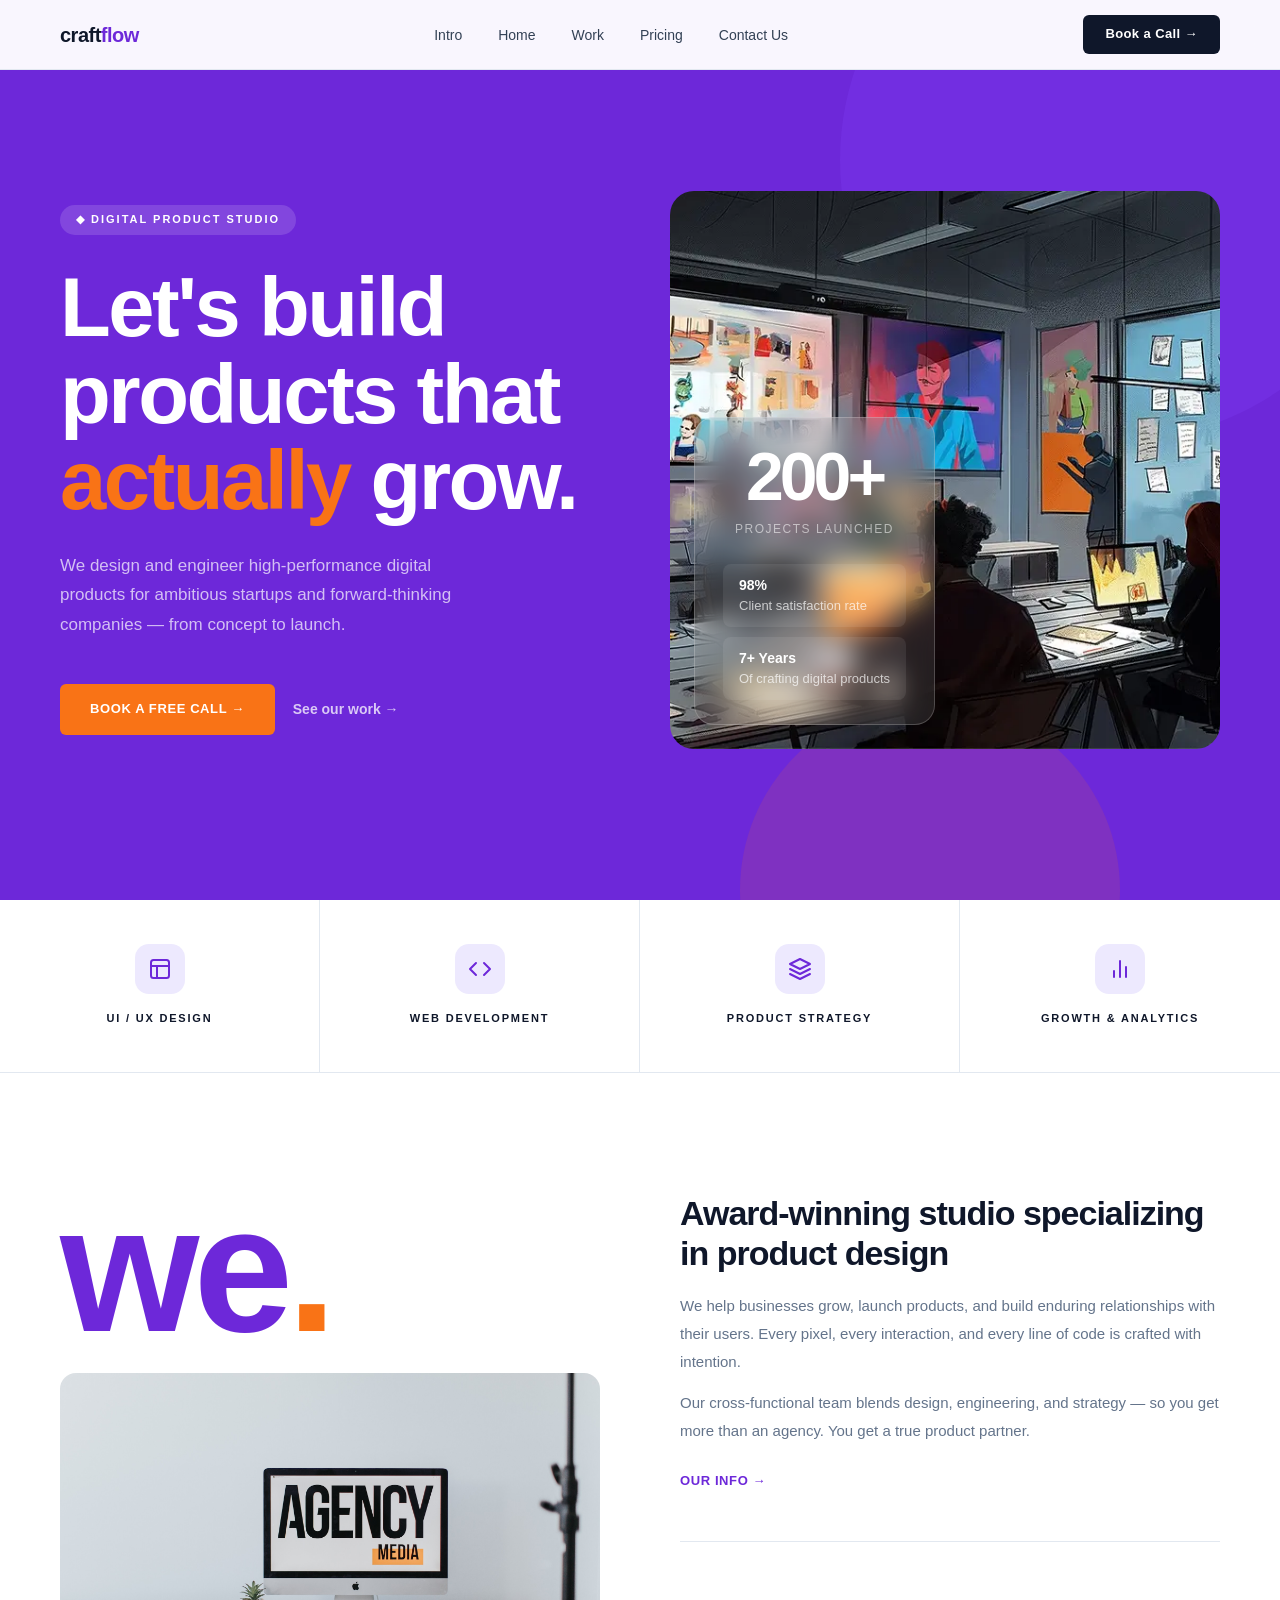
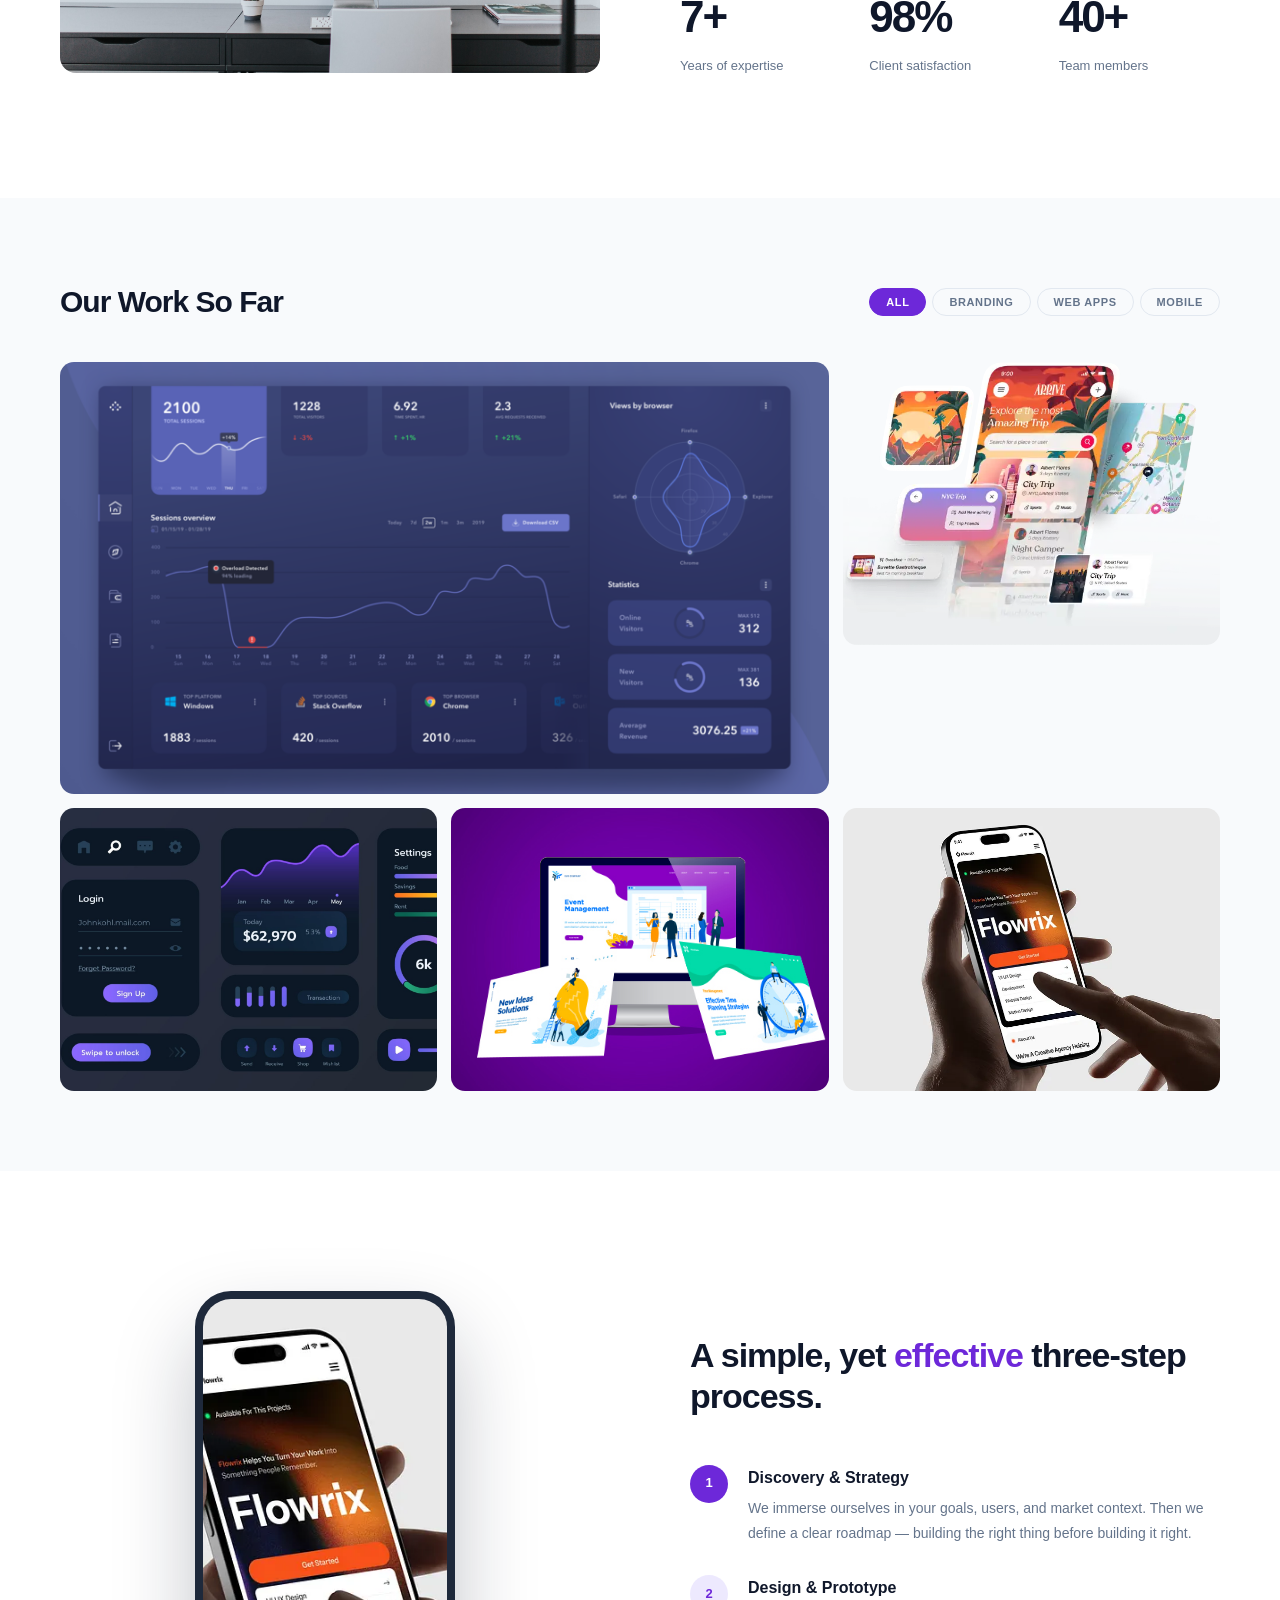
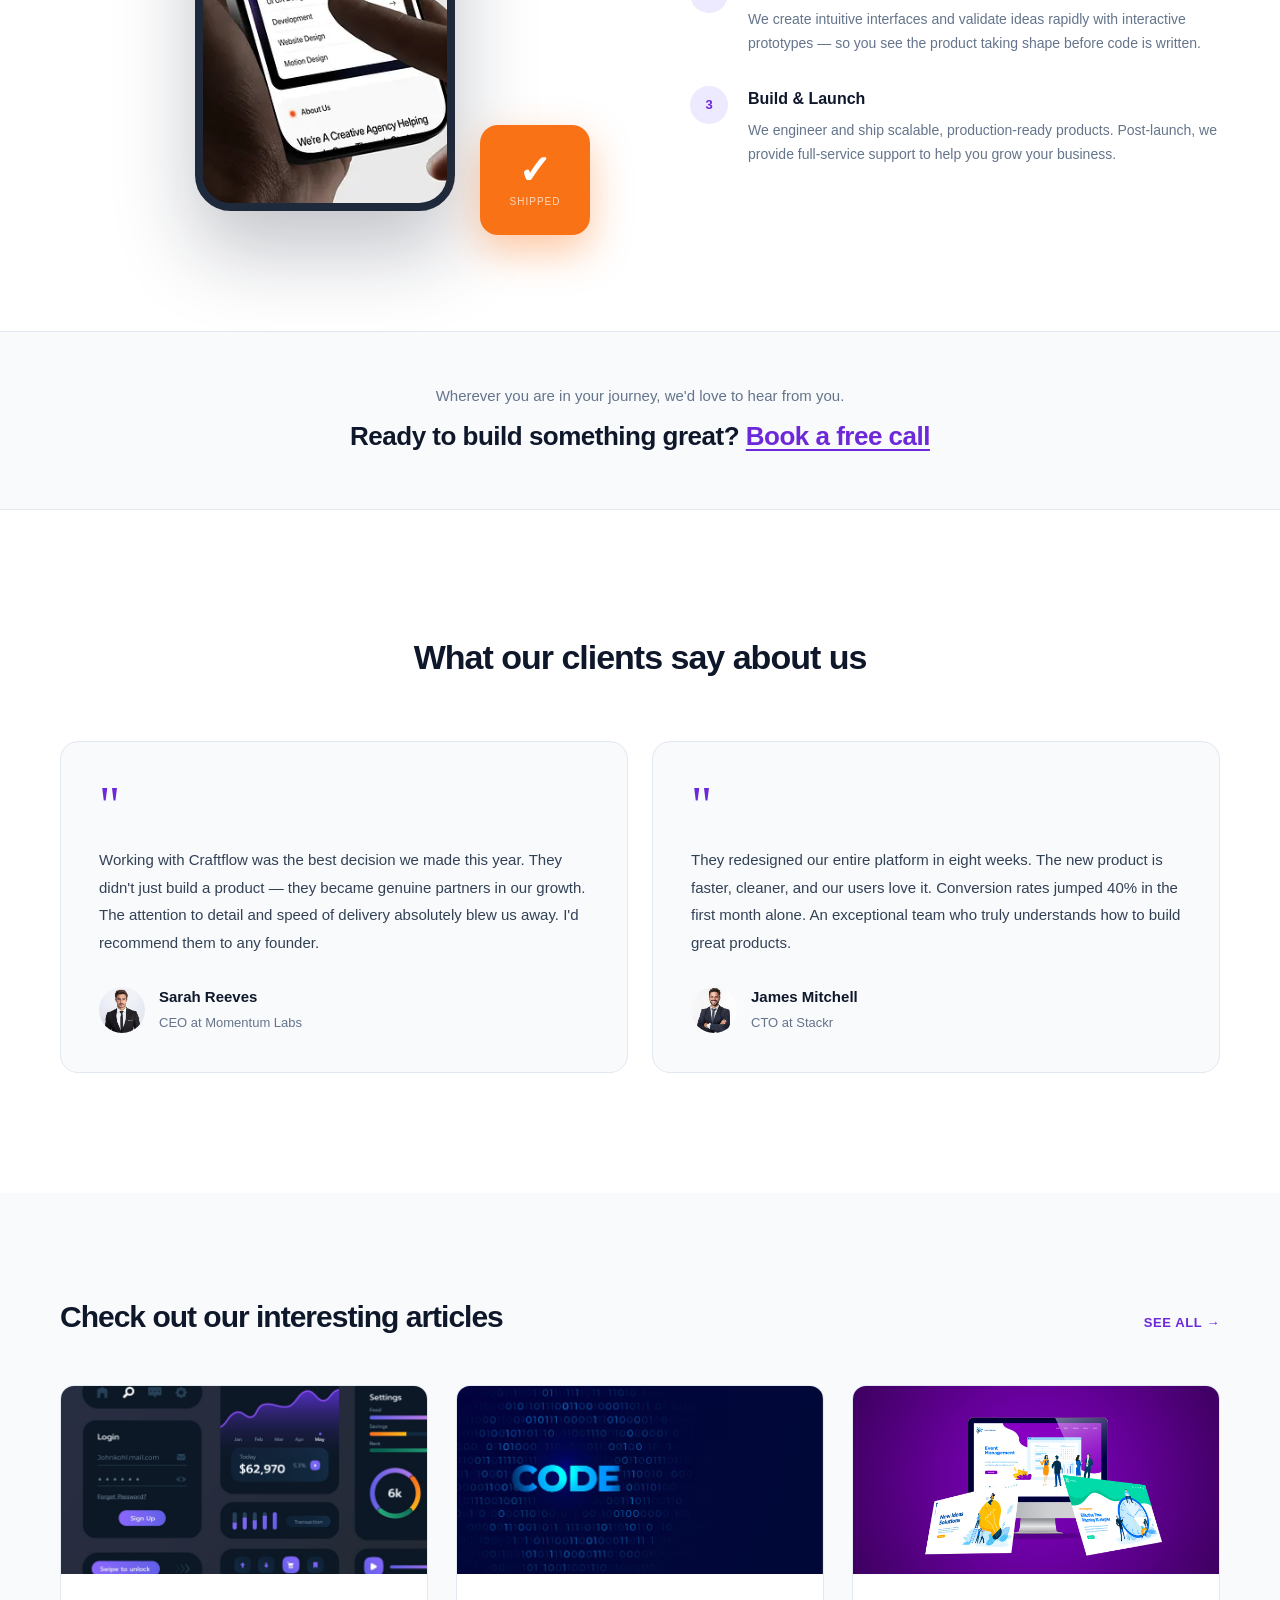
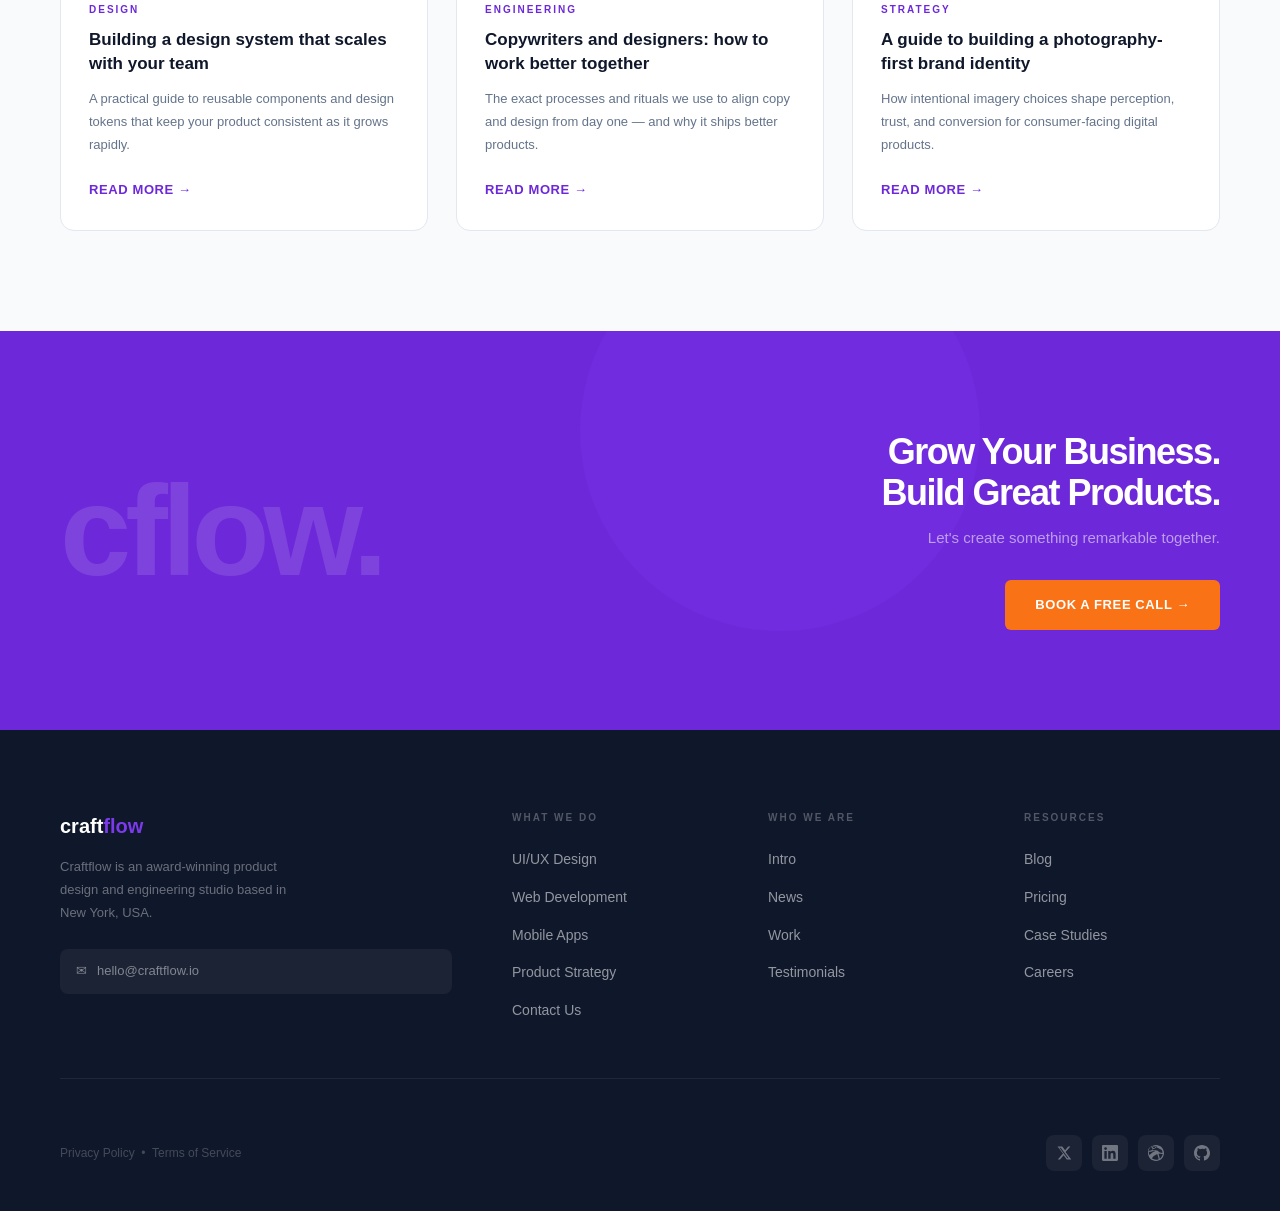
==== index.html @ 3cb9e2f2 "Setup and landing page added" ====
<!DOCTYPE html>
<html lang="en">
<head>
  <meta charset="UTF-8">
  <meta name="viewport" content="width=device-width, initial-scale=1.0">
  <title>Craftflow - Digital Product Studio</title>
  <link rel="stylesheet" href="style.css">
</head>
<body>

  <nav>
    <div class="nav-logo">craft<span>flow</span></div>
    <ul class="nav-links">
      <li><a href="#">Intro</a></li>
      <li><a href="#">Home</a></li>
      <li><a href="#">Work</a></li>
      <li><a href="#">Pricing</a></li>
      <li><a href="#">Contact Us</a></li>
    </ul>
    <a href="#" class="nav-cta">Book a Call &rarr;</a>
  </nav>

  <section class="hero">
    <div class="hero-blob-1"></div>
    <div class="hero-blob-2"></div>

    <div class="hero-content">
      <div class="hero-badge">&#9670; Digital Product Studio</div>
      <h1>Let's build<br>products that<br><em>actually</em> grow.</h1>
      <p>We design and engineer high-performance digital products for ambitious startups and forward-thinking companies — from concept to launch.</p>
      <div class="hero-btns">
        <a href="#" class="btn-cta">Book a Free Call &rarr;</a>
        <a href="#" class="btn-ghost-white">See our work &rarr;</a>
      </div>
    </div>

    <div class="hero-visual">
      <img src="images/agency2.webp" alt="Craftflow Digital Studio" class="hero-photo">
      <div class="hero-card">
        <div class="hero-card-num">200+</div>
        <div class="hero-card-label">Projects launched</div>
        <div class="hero-card-sub">
          <div class="hero-pill">
            <strong>98%</strong>Client satisfaction rate
          </div>
          <div class="hero-pill">
            <strong>7+ Years</strong>Of crafting digital products
          </div>
        </div>
      </div>
    </div>
  </section>

  <div class="services-bar">
    <div class="service-item">
      <div class="service-icon">
        <svg viewBox="0 0 24 24"><rect x="3" y="3" width="18" height="18" rx="2.5"/><path d="M3 9h18"/><path d="M9 21V9"/></svg>
      </div>
      <h4>UI / UX Design</h4>
    </div>
    <div class="service-item">
      <div class="service-icon">
        <svg viewBox="0 0 24 24"><polyline points="16 18 22 12 16 6"/><polyline points="8 6 2 12 8 18"/></svg>
      </div>
      <h4>Web Development</h4>
    </div>
    <div class="service-item">
      <div class="service-icon">
        <svg viewBox="0 0 24 24"><path d="M12 2L2 7l10 5 10-5-10-5z"/><path d="M2 17l10 5 10-5"/><path d="M2 12l10 5 10-5"/></svg>
      </div>
      <h4>Product Strategy</h4>
    </div>
    <div class="service-item">
      <div class="service-icon">
        <svg viewBox="0 0 24 24"><path d="M18 20V10"/><path d="M12 20V4"/><path d="M6 20v-6"/></svg>
      </div>
      <h4>Growth &amp; Analytics</h4>
    </div>
  </div>

  <section class="about">
    <div class="about-left">
      <div class="about-word">we<span>.</span></div>
      <img src="images/agency.jpg" alt="Craftflow team" class="about-photo">
    </div>
    <div class="about-right">
      <h2>Award-winning studio specializing in product design</h2>
      <p>We help businesses grow, launch products, and build enduring relationships with their users. Every pixel, every interaction, and every line of code is crafted with intention.</p>
      <p>Our cross-functional team blends design, engineering, and strategy — so you get more than an agency. You get a true product partner.</p>
      <a href="#" class="link-arrow">Our Info &rarr;</a>
      <div class="about-stats">
        <div>
          <span class="stat-num">7+</span>
          <span class="stat-lbl">Years of expertise</span>
        </div>
        <div>
          <span class="stat-num">98%</span>
          <span class="stat-lbl">Client satisfaction</span>
        </div>
        <div>
          <span class="stat-num">40+</span>
          <span class="stat-lbl">Team members</span>
        </div>
      </div>
    </div>
  </section>

  <section class="work">
    <div class="section-header">
      <h2 class="section-title">Our Work So Far</h2>
      <div class="filter-tabs">
        <button class="ftab active">All</button>
        <button class="ftab">Branding</button>
        <button class="ftab">Web Apps</button>
        <button class="ftab">Mobile</button>
      </div>
    </div>
    <div class="work-grid">

      <div class="work-item wide">
        <img src="images/dashboard.png" alt="Nova Finance Dashboard" class="work-img">
        <div class="work-overlay">
          <div class="work-meta">
            <h4>Nova Finance Dashboard</h4>
            <span>Web App &bull; Fintech</span>
          </div>
        </div>
      </div>

      <div class="work-item">
        <img src="images/mobileapp.webp" alt="Pulse Health App" class="work-img">
        <div class="work-overlay">
          <div class="work-meta">
            <h4>Pulse Health App</h4>
            <span>Mobile &bull; Healthcare</span>
          </div>
        </div>
      </div>

      <div class="work-item">
        <img src="images/ui.jpg" alt="Drip E-commerce" class="work-img">
        <div class="work-overlay">
          <div class="work-meta">
            <h4>Drip E-commerce</h4>
            <span>Branding &bull; Retail</span>
          </div>
        </div>
      </div>

      <div class="work-item">
        <img src="images/webapp.jpg" alt="GreenPath Platform" class="work-img">
        <div class="work-overlay">
          <div class="work-meta">
            <h4>GreenPath Platform</h4>
            <span>Web App &bull; SaaS</span>
          </div>
        </div>
      </div>

      <div class="work-item">
        <img src="images/mobileapp2.webp" alt="Revel Music Platform" class="work-img">
        <div class="work-overlay">
          <div class="work-meta">
            <h4>Revel Music Platform</h4>
            <span>Mobile &bull; Entertainment</span>
          </div>
        </div>
      </div>

    </div>
  </section>

  <section class="process">
    <div class="process-visual">
      <div class="phone-wrap">
        <div class="phone-screen">
          <img src="images/mobileapp2.webp" alt="" class="phone-img">
        </div>
      </div>
      <div class="process-badge">
        <div class="big">&#10003;</div>
        <div class="sm">Shipped</div>
      </div>
    </div>

    <div class="process-right">
      <h2>A simple, yet <em>effective</em> three&#8209;step process.</h2>
      <div class="steps">
        <div class="step active">
          <div class="step-num">1</div>
          <div class="step-body">
            <h4>Discovery &amp; Strategy</h4>
            <p>We immerse ourselves in your goals, users, and market context. Then we define a clear roadmap — building the right thing before building it right.</p>
          </div>
        </div>
        <div class="step">
          <div class="step-num">2</div>
          <div class="step-body">
            <h4>Design &amp; Prototype</h4>
            <p>We create intuitive interfaces and validate ideas rapidly with interactive prototypes — so you see the product taking shape before code is written.</p>
          </div>
        </div>
        <div class="step">
          <div class="step-num">3</div>
          <div class="step-body">
            <h4>Build &amp; Launch</h4>
            <p>We engineer and ship scalable, production-ready products. Post-launch, we provide full-service support to help you grow your business.</p>
          </div>
        </div>
      </div>
    </div>
  </section>

  <div class="cta-strip">
    <p>Wherever you are in your journey, we'd love to hear from you.</p>
    <h3>Ready to build something great? <a href="#">Book a free call</a></h3>
  </div>

  <section class="testimonials">
    <h2>What our clients say about us</h2>
    <div class="testi-grid">
      <div class="testi-card">
        <div class="quote-mark">"</div>
        <p class="testi-text">Working with Craftflow was the best decision we made this year. They didn't just build a product — they became genuine partners in our growth. The attention to detail and speed of delivery absolutely blew us away. I'd recommend them to any founder.</p>
        <div class="testi-author">
          <img src="images/user1.jpg" alt="Sarah Reeves" class="avatar">
          <div>
            <span class="author-name">Sarah Reeves</span>
            <span class="author-role">CEO at Momentum Labs</span>
          </div>
        </div>
      </div>
      <div class="testi-card">
        <div class="quote-mark">"</div>
        <p class="testi-text">They redesigned our entire platform in eight weeks. The new product is faster, cleaner, and our users love it. Conversion rates jumped 40% in the first month alone. An exceptional team who truly understands how to build great products.</p>
        <div class="testi-author">
          <img src="images/user2.jpg" alt="James Mitchell" class="avatar">
          <div>
            <span class="author-name">James Mitchell</span>
            <span class="author-role">CTO at Stackr</span>
          </div>
        </div>
      </div>
    </div>
  </section>

 

  <section class="blog">
    <div class="section-header">
      <h2 class="section-title">Check out our interesting articles</h2>
      <a href="#" class="link-arrow">See All &rarr;</a>
    </div>
    <div class="blog-grid">
      <div class="blog-card">
        <div class="blog-thumb">
          <img src="images/ui.jpg" alt="Design article">
        </div>
        <div class="blog-body">
          <span class="blog-cat">Design</span>
          <h3 class="blog-title">Building a design system that scales with your team</h3>
          <p class="blog-excerpt">A practical guide to reusable components and design tokens that keep your product consistent as it grows rapidly.</p>
          <a href="#" class="link-arrow">Read More &rarr;</a>
        </div>
      </div>
      <div class="blog-card">
        <div class="blog-thumb">
          <img src="images/code.png" alt="Engineering article">
        </div>
        <div class="blog-body">
          <span class="blog-cat">Engineering</span>
          <h3 class="blog-title">Copywriters and designers: how to work better together</h3>
          <p class="blog-excerpt">The exact processes and rituals we use to align copy and design from day one — and why it ships better products.</p>
          <a href="#" class="link-arrow">Read More &rarr;</a>
        </div>
      </div>
      <div class="blog-card">
        <div class="blog-thumb">
          <img src="images/webapp.jpg" alt="Strategy article">
        </div>
        <div class="blog-body">
          <span class="blog-cat">Strategy</span>
          <h3 class="blog-title">A guide to building a photography-first brand identity</h3>
          <p class="blog-excerpt">How intentional imagery choices shape perception, trust, and conversion for consumer-facing digital products.</p>
          <a href="#" class="link-arrow">Read More &rarr;</a>
        </div>
      </div>
    </div>
  </section>

  <div class="pre-footer">
    <div class="pf-brand">cflow.</div>
    <div class="pf-right">
      <h3>Grow Your Business.<br>Build Great Products.</h3>
      <p>Let's create something remarkable together.</p>
      <a href="#" class="btn-cta">Book a free call &rarr;</a>
    </div>
  </div>

  <footer>
    <div class="footer-top">
      <div>
        <div class="footer-brand-name">craft<span>flow</span></div>
        <p class="footer-desc">Craftflow is an award-winning product design and engineering studio based in New York, USA.</p>
        <div class="footer-email-row">
          <span>&#9993;</span>
          <span>hello@craftflow.io</span>
        </div>
      </div>

      <div class="footer-col">
        <h5>What We Do</h5>
        <ul>
          <li><a href="#">UI/UX Design</a></li>
          <li><a href="#">Web Development</a></li>
          <li><a href="#">Mobile Apps</a></li>
          <li><a href="#">Product Strategy</a></li>
          <li><a href="#">Contact Us</a></li>
        </ul>
      </div>

      <div class="footer-col">
        <h5>Who We Are</h5>
        <ul>
          <li><a href="#">Intro</a></li>
          <li><a href="#">News</a></li>
          <li><a href="#">Work</a></li>
          <li><a href="#">Testimonials</a></li>
        </ul>
      </div>

      <div class="footer-col">
        <h5>Resources</h5>
        <ul>
          <li><a href="#">Blog</a></li>
          <li><a href="#">Pricing</a></li>
          <li><a href="#">Case Studies</a></li>
          <li><a href="#">Careers</a></li>
        </ul>
      </div>
    </div>

    <div class="footer-bottom">
      <p>Privacy Policy &nbsp;&bull;&nbsp; Terms of Service</p>
      <div class="socials">
        <a href="#" class="social" aria-label="Twitter">
          <svg viewBox="0 0 24 24" fill="currentColor"><path d="M18.244 2.25h3.308l-7.227 8.26 8.502 11.24H16.17l-4.714-6.231-5.401 6.231H2.741l7.731-8.851-8.164-10.649h7.077l4.253 5.627 4.607-5.627zm-1.161 17.52h1.833L7.084 4.126H5.117z"/></svg>
        </a>
        <a href="#" class="social" aria-label="LinkedIn">
          <svg viewBox="0 0 24 24" fill="currentColor"><path d="M20.447 20.452h-3.554v-5.569c0-1.328-.027-3.037-1.852-3.037-1.853 0-2.136 1.445-2.136 2.939v5.667H9.351V9h3.414v1.561h.046c.477-.9 1.637-1.85 3.37-1.85 3.601 0 4.267 2.37 4.267 5.455v6.286zM5.337 7.433a2.062 2.062 0 01-2.063-2.065 2.064 2.064 0 112.063 2.065zm1.782 13.019H3.555V9h3.564v11.452zM22.225 0H1.771C.792 0 0 .774 0 1.729v20.542C0 23.227.792 24 1.771 24h20.451C23.2 24 24 23.227 24 22.271V1.729C24 .774 23.2 0 22.222 0h.003z"/></svg>
        </a>
        <a href="#" class="social" aria-label="Dribbble">
          <svg viewBox="0 0 24 24" fill="currentColor"><path d="M12 24C5.385 24 0 18.615 0 12S5.385 0 12 0s12 5.385 12 12-5.385 12-12 12zm10.12-10.358c-.35-.11-3.17-.953-6.384-.438 1.34 3.684 1.887 6.684 1.992 7.308 2.3-1.555 3.936-4.02 4.395-6.87zm-6.115 7.808c-.153-.9-.75-4.032-2.19-7.77l-.066.02c-5.79 2.015-7.86 6.025-8.048 6.36 1.73 1.35 3.92 2.164 6.298 2.164 1.335 0 2.61-.285 3.767-.775l.24-.01zm-14.33-4.923c.26-.43 3.257-5.285 8.59-6.973.092-.03.182-.063.274-.094a23.36 23.36 0 00-.5-1.004C5.727 9.998 1.715 10.018 1.318 10.024c-.024.268-.034.538-.034.81 0 2.43.89 4.657 2.358 6.37l.03-.047zm-2.168-7.71c.405.005 3.957-.02 8.088-1.81a45.299 45.299 0 00-3.26-4.7 10.127 10.127 0 00-4.828 6.51zm6.048-7.727c.18.24 1.856 2.484 3.288 4.77 3.13-1.173 4.46-2.955 4.62-3.18A9.956 9.956 0 0012 1.96c-1.08 0-2.11.2-3.065.56zm5.928 1.706c-.19.27-1.643 2.195-4.895 3.54.21.43.4.87.574 1.316.065.16.127.32.187.48 3.39-.426 6.745.257 7.085.33A9.981 9.981 0 0021.743 12c0-1.57-.36-3.06-1-4.378l-.025-.027z"/></svg>
        </a>
        <a href="#" class="social" aria-label="GitHub">
          <svg viewBox="0 0 24 24" fill="currentColor"><path d="M12 0C5.374 0 0 5.373 0 12c0 5.302 3.438 9.8 8.207 11.387.599.111.793-.261.793-.577v-2.234c-3.338.726-4.033-1.416-4.033-1.416-.546-1.387-1.333-1.756-1.333-1.756-1.089-.745.083-.729.083-.729 1.205.084 1.839 1.237 1.839 1.237 1.07 1.834 2.807 1.304 3.492.997.107-.775.418-1.305.762-1.604-2.665-.305-5.467-1.334-5.467-5.931 0-1.311.469-2.381 1.236-3.221-.124-.303-.535-1.524.117-3.176 0 0 1.008-.322 3.301 1.23A11.509 11.509 0 0112 5.803c1.02.005 2.047.138 3.006.404 2.291-1.552 3.297-1.23 3.297-1.23.653 1.653.242 2.874.118 3.176.77.84 1.235 1.911 1.235 3.221 0 4.609-2.807 5.624-5.479 5.921.43.372.823 1.102.823 2.222v3.293c0 .319.192.694.801.576C20.566 21.797 24 17.3 24 12c0-6.627-5.373-12-12-12z"/></svg>
        </a>
      </div>
    </div>
  </footer>

</body>
</html>
---- style.css ----
*, *::before, *::after { box-sizing: border-box; margin: 0; padding: 0; }

:root {
  --purple:       #6D28D9;
  --purple-mid:   #7C3AED;
  --purple-pale:  #EDE9FE;
  --orange:       #F97316;
  --orange-light: #FED7AA;
  --dark:         #0F172A;
  --dark-2:       #1E293B;
  --text:         #334155;
  --muted:        #64748B;
  --border:       #E2E8F0;
  --bg:           #F8FAFC;
  --white:        #ffffff;
}

html { scroll-behavior: smooth; }

body {
  font-family: 'Helvetica Neue', Helvetica, Arial, sans-serif;
  color: var(--text);
  background: var(--white);
  line-height: 1.6;
  overflow-x: hidden;
}

/* ─── NAVBAR ─────────────────────────────── */
nav {
  position: fixed;
  top: 0; left: 0; right: 0;
  z-index: 100;
  padding: 0 60px;
  height: 70px;
  display: flex;
  align-items: center;
  justify-content: space-between;
  background: rgba(255,255,255,0.96);
  backdrop-filter: blur(12px);
  border-bottom: 1px solid var(--border);
}

.nav-logo {
  font-size: 20px;
  font-weight: 900;
  color: var(--dark);
  letter-spacing: -0.5px;
}
.nav-logo span { color: var(--purple); }

.nav-links {
  display: flex;
  gap: 36px;
  list-style: none;
}
.nav-links a {
  text-decoration: none;
  color: var(--text);
  font-size: 14px;
  font-weight: 500;
  transition: color .2s;
}
.nav-links a:hover { color: var(--purple); }

.nav-cta {
  background: var(--dark);
  color: var(--white);
  padding: 9px 22px;
  border-radius: 6px;
  font-size: 13px;
  font-weight: 700;
  text-decoration: none;
  letter-spacing: .4px;
  transition: background .2s;
}
.nav-cta:hover { background: var(--purple); }

/* ─── HERO ───────────────────────────────── */
.hero {
  background: var(--purple);
  min-height: 100vh;
  display: grid;
  grid-template-columns: 1fr 1fr;
  align-items: center;
  gap: 60px;
  padding: 140px 60px 100px;
  position: relative;
  overflow: hidden;
}

.hero-blob-1 {
  position: absolute;
  top: -120px; right: -120px;
  width: 560px; height: 560px;
  background: var(--purple-mid);
  border-radius: 50%;
  opacity: .35;
}
.hero-blob-2 {
  position: absolute;
  bottom: -180px; right: 160px;
  width: 380px; height: 380px;
  background: var(--orange);
  border-radius: 50%;
  opacity: .12;
}

.hero-content {
  max-width: 680px;
  position: relative;
  z-index: 2;
}

.hero-badge {
  display: inline-block;
  background: rgba(255,255,255,.14);
  color: var(--white);
  padding: 6px 16px;
  border-radius: 20px;
  font-size: 11px;
  font-weight: 700;
  letter-spacing: 2px;
  text-transform: uppercase;
  margin-bottom: 30px;
}

.hero h1 {
  font-size: clamp(44px, 6.5vw, 84px);
  font-weight: 900;
  color: var(--white);
  line-height: 1.04;
  letter-spacing: -2.5px;
  margin-bottom: 26px;
}
.hero h1 em {
  font-style: normal;
  color: var(--orange);
}

.hero p {
  font-size: 17px;
  color: rgba(255,255,255,.7);
  max-width: 440px;
  line-height: 1.75;
  margin-bottom: 44px;
}

.hero-btns {
  display: flex;
  gap: 18px;
  align-items: center;
}

.btn-cta {
  background: var(--orange);
  color: var(--white);
  padding: 15px 30px;
  border-radius: 6px;
  font-size: 13px;
  font-weight: 700;
  text-decoration: none;
  letter-spacing: .6px;
  text-transform: uppercase;
  display: inline-flex;
  align-items: center;
  gap: 8px;
  transition: transform .2s, box-shadow .2s;
}
.btn-cta:hover {
  transform: translateY(-2px);
  box-shadow: 0 10px 28px rgba(249,115,22,.45);
}

.btn-ghost-white {
  color: rgba(255,255,255,.75);
  font-size: 14px;
  font-weight: 600;
  text-decoration: none;
  display: inline-flex;
  align-items: center;
  gap: 6px;
  transition: color .2s;
}
.btn-ghost-white:hover { color: var(--white); }

.hero-visual {
  position: relative;
  z-index: 2;
}

.hero-photo {
  width: 100%;
  height: 62vh;
  min-height: 420px;
  object-fit: cover;
  border-radius: 24px;
  display: block;
}

.hero-card {
  position: absolute;
  bottom: 24px;
  left: 24px;
  z-index: 3;
  background: rgba(255,255,255,.1);
  backdrop-filter: blur(14px);
  border: 1px solid rgba(255,255,255,.2);
  border-radius: 20px;
  padding: 24px 28px;
  color: white;
  text-align: center;
}
.hero-card-num {
  font-size: 68px;
  font-weight: 900;
  line-height: 1;
  letter-spacing: -4px;
}
.hero-card-label {
  font-size: 12px;
  color: rgba(255,255,255,.55);
  letter-spacing: 1.5px;
  text-transform: uppercase;
  margin-top: 10px;
}
.hero-card-sub {
  margin-top: 24px;
  display: flex;
  flex-direction: column;
  gap: 10px;
}
.hero-pill {
  background: rgba(255,255,255,.08);
  border-radius: 8px;
  padding: 10px 16px;
  font-size: 13px;
  color: rgba(255,255,255,.7);
  text-align: left;
}
.hero-pill strong { display: block; color: white; font-size: 14px; }

/* ─── SERVICES BAR ───────────────────────── */
.services-bar {
  display: grid;
  grid-template-columns: repeat(4, 1fr);
}

.service-item {
  padding: 44px 30px;
  border-right: 1px solid var(--border);
  border-bottom: 1px solid var(--border);
  text-align: center;
}
.service-item:last-child { border-right: none; }

.service-icon {
  width: 50px; height: 50px;
  background: var(--purple-pale);
  border-radius: 14px;
  display: flex;
  align-items: center;
  justify-content: center;
  margin: 0 auto 16px;
}
.service-icon svg {
  width: 24px; height: 24px;
  stroke: var(--purple);
  fill: none;
  stroke-width: 2;
  stroke-linecap: round;
  stroke-linejoin: round;
}
.service-item h4 {
  font-size: 11px;
  font-weight: 700;
  color: var(--dark);
  letter-spacing: 1.8px;
  text-transform: uppercase;
}

/* ─── ABOUT ──────────────────────────────── */
.about {
  padding: 120px 60px;
  display: grid;
  grid-template-columns: 1fr 1fr;
  gap: 80px;
  align-items: start;
}

.about-photo {
  width: 100%;
  border-radius: 16px;
  margin-top: 28px;
  object-fit: cover;
  max-height: 300px;
  display: block;
}

.about-word {
  font-size: clamp(90px, 14vw, 180px);
  font-weight: 900;
  color: var(--purple);
  line-height: .85;
  letter-spacing: -6px;
}
.about-word span { color: var(--orange); }

.about-right h2 {
  font-size: 34px;
  font-weight: 800;
  color: var(--dark);
  line-height: 1.2;
  letter-spacing: -1px;
  margin-bottom: 18px;
}
.about-right p {
  font-size: 15px;
  color: var(--muted);
  line-height: 1.85;
  margin-bottom: 14px;
}

.link-arrow {
  display: inline-flex;
  align-items: center;
  gap: 6px;
  color: var(--purple);
  font-size: 13px;
  font-weight: 700;
  text-decoration: none;
  letter-spacing: .6px;
  text-transform: uppercase;
  margin-top: 12px;
  transition: gap .2s;
}
.link-arrow:hover { gap: 10px; }

.about-stats {
  display: grid;
  grid-template-columns: repeat(3, 1fr);
  gap: 28px;
  margin-top: 48px;
  padding-top: 40px;
  border-top: 1px solid var(--border);
}
.stat-num {
  font-size: 44px;
  font-weight: 900;
  color: var(--dark);
  letter-spacing: -2px;
  display: block;
}
.stat-lbl {
  font-size: 13px;
  color: var(--muted);
  margin-top: 4px;
}

/* ─── WORK ───────────────────────────────── */
.work {
  padding: 80px 60px;
  background: var(--bg);
}

.section-header {
  display: flex;
  align-items: center;
  justify-content: space-between;
  margin-bottom: 36px;
}
.section-title {
  font-size: 30px;
  font-weight: 800;
  color: var(--dark);
  letter-spacing: -1px;
}

.filter-tabs { display: flex; gap: 6px; }
.ftab {
  padding: 7px 16px;
  border-radius: 20px;
  font-size: 11px;
  font-weight: 700;
  letter-spacing: .6px;
  text-transform: uppercase;
  border: 1.5px solid var(--border);
  background: transparent;
  color: var(--muted);
  cursor: pointer;
  transition: all .2s;
}
.ftab.active {
  background: var(--purple);
  color: var(--white);
  border-color: var(--purple);
}
.ftab:hover:not(.active) { border-color: var(--purple); color: var(--purple); }

.work-grid {
  display: grid;
  grid-template-columns: repeat(3, 1fr);
  gap: 14px;
}

.work-item {
  border-radius: 14px;
  overflow: hidden;
  position: relative;
  aspect-ratio: 4/3;
  cursor: pointer;
}
.work-item.wide {
  grid-column: span 2;
  aspect-ratio: 16/9;
}

.work-img {
  width: 100%;
  height: 100%;
  object-fit: cover;
  display: block;
  transition: transform .45s;
}
.work-item:hover .work-img { transform: scale(1.06); }

.work-overlay {
  position: absolute;
  inset: 0;
  background: rgba(15,23,42,0);
  display: flex;
  flex-direction: column;
  justify-content: flex-end;
  padding: 24px;
  transition: background .3s;
}
.work-item:hover .work-overlay { background: rgba(15,23,42,.72); }

.work-meta {
  transform: translateY(16px);
  opacity: 0;
  transition: all .3s;
  color: white;
}
.work-item:hover .work-meta { transform: translateY(0); opacity: 1; }
.work-meta h4 { font-size: 17px; font-weight: 700; margin-bottom: 4px; }
.work-meta span { font-size: 11px; opacity: .65; letter-spacing: 1.2px; text-transform: uppercase; }


/* ─── PROCESS ────────────────────────────── */
.process {
  padding: 120px 60px;
  display: grid;
  grid-template-columns: 1fr 1fr;
  gap: 100px;
  align-items: center;
}

.process-visual {
  position: relative;
  display: flex;
  justify-content: center;
}

.phone-wrap {
  width: 260px;
  height: 520px;
  background: var(--dark);
  border-radius: 36px;
  border: 8px solid var(--dark-2);
  overflow: hidden;
  position: relative;
  box-shadow: 0 40px 80px rgba(15,23,42,.25);
}
.phone-screen {
  height: 100%;
  overflow: hidden;
}

.phone-img {
  width: 100%;
  height: 100%;
  object-fit: cover;
  object-position: top;
  display: block;
}

.process-badge {
  position: absolute;
  bottom: -24px;
  right: 0;
  width: 110px;
  height: 110px;
  background: var(--orange);
  border-radius: 18px;
  display: flex;
  flex-direction: column;
  align-items: center;
  justify-content: center;
  box-shadow: 0 16px 40px rgba(249,115,22,.4);
}
.process-badge .big { font-size: 40px; font-weight: 900; color: white; line-height: 1; }
.process-badge .sm  { font-size: 10px; color: rgba(255,255,255,.7); letter-spacing: 1px; text-transform: uppercase; margin-top: 4px; }

.process-right h2 {
  font-size: 34px;
  font-weight: 800;
  color: var(--dark);
  letter-spacing: -1px;
  line-height: 1.2;
  margin-bottom: 48px;
}
.process-right h2 em { font-style: normal; color: var(--purple); }

.steps { display: flex; flex-direction: column; gap: 30px; }

.step { display: flex; gap: 20px; align-items: flex-start; }

.step-num {
  width: 38px; height: 38px;
  border-radius: 50%;
  display: flex;
  align-items: center;
  justify-content: center;
  font-size: 13px;
  font-weight: 800;
  flex-shrink: 0;
  background: var(--purple-pale);
  color: var(--purple);
}
.step.active .step-num { background: var(--purple); color: white; }

.step-body h4 { font-size: 16px; font-weight: 700; color: var(--dark); margin-bottom: 6px; }
.step-body p  { font-size: 14px; color: var(--muted); line-height: 1.75; }

/* ─── CTA BANNER ─────────────────────────── */
.cta-strip {
  background: var(--bg);
  border-top: 1px solid var(--border);
  border-bottom: 1px solid var(--border);
  padding: 52px 60px;
  text-align: center;
}
.cta-strip p { color: var(--muted); font-size: 15px; margin-bottom: 8px; }
.cta-strip h3 { font-size: 26px; font-weight: 800; color: var(--dark); letter-spacing: -.5px; }
.cta-strip h3 a { color: var(--purple); text-decoration: underline; text-underline-offset: 4px; }

/* ─── TESTIMONIALS ───────────────────────── */
.testimonials {
  padding: 120px 60px;
}
.testimonials > h2 {
  font-size: 34px;
  font-weight: 800;
  color: var(--dark);
  letter-spacing: -1px;
  margin-bottom: 56px;
  text-align: center;
}

.testi-grid {
  display: grid;
  grid-template-columns: 1fr 1fr;
  gap: 24px;
}

.testi-card {
  background: var(--bg);
  border: 1px solid var(--border);
  border-radius: 18px;
  padding: 38px;
}

.quote-mark {
  font-size: 52px;
  font-family: Georgia, serif;
  color: var(--purple);
  line-height: 1;
  margin-bottom: 14px;
}

.testi-text {
  font-size: 15px;
  color: var(--text);
  line-height: 1.85;
  margin-bottom: 28px;
}

.testi-author { display: flex; align-items: center; gap: 14px; }

.avatar {
  width: 46px; height: 46px;
  border-radius: 50%;
  object-fit: cover;
  flex-shrink: 0;
}
.author-name { font-size: 15px; font-weight: 700; color: var(--dark); display: block; }
.author-role { font-size: 13px; color: var(--muted); }

/* ─── PARTNERS ───────────────────────────── */
.partners {
  padding: 70px 60px;
  border-top: 1px solid var(--border);
}
.partners-label {
  text-align: center;
  font-size: 11px;
  font-weight: 700;
  letter-spacing: 2.5px;
  text-transform: uppercase;
  color: var(--muted);
  margin-bottom: 44px;
}
.partners-row {
  display: flex;
  justify-content: center;
  align-items: center;
  gap: 56px;
  flex-wrap: wrap;
}
.partner {
  font-size: 18px;
  font-weight: 800;
  color: #CBD5E1;
  letter-spacing: -.3px;
  text-transform: uppercase;
  transition: color .2s;
}
.partner:hover { color: var(--muted); }

/* ─── BLOG ───────────────────────────────── */
.blog {
  padding: 100px 60px;
  background: var(--bg);
}
.blog-grid {
  display: grid;
  grid-template-columns: repeat(3, 1fr);
  gap: 28px;
  margin-top: 44px;
}

.blog-card {
  background: var(--white);
  border-radius: 14px;
  overflow: hidden;
  border: 1px solid var(--border);
  transition: transform .3s, box-shadow .3s;
}
.blog-card:hover {
  transform: translateY(-5px);
  box-shadow: 0 20px 44px rgba(0,0,0,.08);
}

.blog-thumb {
  height: 188px;
  overflow: hidden;
}
.blog-thumb img {
  width: 100%;
  height: 100%;
  object-fit: cover;
  display: block;
  transition: transform .3s;
}
.blog-card:hover .blog-thumb img { transform: scale(1.05); }

.blog-body { padding: 28px; }

.blog-cat {
  font-size: 10px;
  font-weight: 700;
  letter-spacing: 2px;
  text-transform: uppercase;
  color: var(--purple);
  display: block;
  margin-bottom: 10px;
}
.blog-title {
  font-size: 17px;
  font-weight: 700;
  color: var(--dark);
  line-height: 1.4;
  margin-bottom: 12px;
}
.blog-excerpt {
  font-size: 13px;
  color: var(--muted);
  line-height: 1.75;
  margin-bottom: 20px;
}
.blog-card .link-arrow { margin-top: 0; }

/* ─── PRE-FOOTER ─────────────────────────── */
.pre-footer {
  background: var(--purple);
  padding: 100px 60px;
  display: flex;
  align-items: center;
  justify-content: space-between;
  gap: 40px;
  overflow: hidden;
  position: relative;
}
.pre-footer::before {
  content: '';
  position: absolute;
  top: -100px; right: 300px;
  width: 400px; height: 400px;
  background: var(--purple-mid);
  border-radius: 50%;
  opacity: .25;
}

.pf-brand {
  font-size: clamp(60px, 10vw, 130px);
  font-weight: 900;
  color: rgba(255,255,255,.12);
  letter-spacing: -6px;
  line-height: 1;
  position: relative;
  z-index: 1;
}
.pf-right {
  text-align: right;
  position: relative;
  z-index: 1;
}
.pf-right h3 {
  font-size: 36px;
  font-weight: 900;
  color: white;
  letter-spacing: -1.5px;
  line-height: 1.15;
  margin-bottom: 12px;
}
.pf-right p {
  font-size: 15px;
  color: rgba(255,255,255,.55);
  margin-bottom: 30px;
}

/* ─── FOOTER ─────────────────────────────── */
footer {
  background: var(--dark);
  padding: 80px 60px 40px;
}

.footer-top {
  display: grid;
  grid-template-columns: 2fr 1fr 1fr 1fr;
  gap: 60px;
  margin-bottom: 56px;
  padding-bottom: 56px;
  border-bottom: 1px solid rgba(255,255,255,.07);
}

.footer-brand-name {
  font-size: 20px;
  font-weight: 900;
  color: white;
  margin-bottom: 14px;
}
.footer-brand-name span { color: var(--purple-mid); }
.footer-desc {
  font-size: 13px;
  color: rgba(255,255,255,.38);
  line-height: 1.75;
  max-width: 250px;
}
.footer-email-row {
  display: flex;
  align-items: center;
  gap: 10px;
  background: rgba(255,255,255,.05);
  border-radius: 8px;
  padding: 12px 16px;
  margin-top: 24px;
}
.footer-email-row span { font-size: 13px; color: rgba(255,255,255,.45); }

.footer-col h5 {
  font-size: 10px;
  font-weight: 700;
  letter-spacing: 2px;
  text-transform: uppercase;
  color: rgba(255,255,255,.28);
  margin-bottom: 20px;
}
.footer-col ul { list-style: none; display: flex; flex-direction: column; gap: 12px; }
.footer-col a {
  text-decoration: none;
  font-size: 14px;
  color: rgba(255,255,255,.55);
  transition: color .2s;
}
.footer-col a:hover { color: white; }

.footer-bottom {
  display: flex;
  align-items: center;
  justify-content: space-between;
}
.footer-bottom p { font-size: 12px; color: rgba(255,255,255,.22); }

.socials { display: flex; gap: 10px; }
.social {
  width: 36px; height: 36px;
  border-radius: 8px;
  background: rgba(255,255,255,.05);
  display: flex;
  align-items: center;
  justify-content: center;
  color: rgba(255,255,255,.38);
  text-decoration: none;
  transition: all .2s;
}
.social svg {
  width: 16px; height: 16px;
  flex-shrink: 0;
}
.social:hover { background: var(--purple); color: white; }


   /* RESPONSIVE — TABLET  (≤ 1024px) */

@media (max-width: 1024px) {
  nav { padding: 0 32px; }

  .hero { padding: 120px 32px 80px; grid-template-columns: 1fr; gap: 48px; }
  .hero-visual { display: none; }

  .services-bar { grid-template-columns: repeat(2, 1fr); }
  .service-item:nth-child(2) { border-right: none; }
  .service-item:nth-child(3) { border-right: 1px solid var(--border); }
  .service-item:nth-child(3),
  .service-item:nth-child(4) { border-bottom: none; }

  .about { padding: 80px 32px; gap: 48px; align-items: start; }
  .about-word { font-size: clamp(80px, 12vw, 140px); }

  .work { padding: 60px 32px; }
  .work-grid { grid-template-columns: repeat(2, 1fr); }
  .work-item.wide { grid-column: span 2; }

  .process { padding: 80px 32px; gap: 60px; }
  .phone-wrap { width: 220px; height: 440px; }

  .cta-strip { padding: 40px 32px; }

  .testimonials { padding: 80px 32px; }

  .partners { padding: 60px 32px; }
  .partners-row { gap: 36px; }

  .blog { padding: 80px 32px; }

  .pre-footer { padding: 80px 32px; }
  .pf-right h3 { font-size: 28px; }

  footer { padding: 60px 32px 32px; }
  .footer-top { grid-template-columns: 1fr 1fr; gap: 40px; }
}
/* 
   RESPONSIVE — MOBILE  (≤ 768px) */

@media (max-width: 768px) {
  /* ── Navbar ── */
  nav {
    padding: 0 20px;
    height: 64px;
  }
  .nav-links { display: none; }

  /* ── Hero ── */
  .hero {
    padding: 104px 20px 64px;
    min-height: auto;
  }
  .hero h1 { letter-spacing: -1.5px; }
  .hero p { font-size: 15px; max-width: 100%; }
  .hero-btns { flex-direction: column; align-items: flex-start; gap: 14px; }
  .btn-cta { width: 100%; justify-content: center; }

  /* ── Services bar ── */
  .services-bar { grid-template-columns: repeat(2, 1fr); }
  .service-item { padding: 28px 16px; }
  .service-item:nth-child(2) { border-right: none; }
  .service-item:nth-child(3) { border-right: 1px solid var(--border); border-bottom: 1px solid var(--border); }
  .service-item:nth-child(4) { border-right: none; border-bottom: none; }

  /* ── About ── */
  .about {
    grid-template-columns: 1fr;
    padding: 60px 20px;
    gap: 32px;
  }
  .about-word { font-size: clamp(72px, 22vw, 120px); letter-spacing: -4px; }
  .about-right h2 { font-size: 26px; }
  .about-stats { grid-template-columns: repeat(3, 1fr); gap: 16px; }
  .stat-num { font-size: 34px; }

  /* ── Work ── */
  .work { padding: 48px 20px; }
  .section-header { flex-direction: column; align-items: flex-start; gap: 16px; }
  .work-grid { grid-template-columns: 1fr; }
  .work-item.wide { grid-column: span 1; aspect-ratio: 4/3; }
  /* Always show work labels on mobile (no hover) */
  .work-overlay { background: rgba(15,23,42,.55); }
  .work-meta { transform: translateY(0); opacity: 1; }

  /* ── Process ── */
  .process {
    grid-template-columns: 1fr;
    padding: 60px 20px;
    gap: 60px;
  }
  .process-visual { order: 2; }
  .process-right { order: 1; }
  .process-right h2 { font-size: 26px; margin-bottom: 32px; }
  .phone-wrap { width: 200px; height: 400px; }
  .process-badge { right: calc(50% - 170px); }

  /* ── CTA strip ── */
  .cta-strip { padding: 40px 20px; }
  .cta-strip h3 { font-size: 20px; }

  /* ── Testimonials ── */
  .testimonials { padding: 60px 20px; }
  .testimonials > h2 { font-size: 26px; margin-bottom: 36px; }
  .testi-grid { grid-template-columns: 1fr; }
  .testi-card { padding: 28px; }

  /* ── Partners ── */
  .partners { padding: 48px 20px; }
  .partners-row { gap: 24px; }
  .partner { font-size: 15px; }

  /* ── Blog ── */
  .blog { padding: 60px 20px; }
  .blog-grid { grid-template-columns: 1fr; gap: 20px; }

  /* ── Pre-footer ── */
  .pre-footer {
    flex-direction: column;
    text-align: center;
    padding: 64px 20px;
    gap: 28px;
  }
  .pf-brand { font-size: clamp(52px, 18vw, 100px); letter-spacing: -4px; }
  .pf-right { text-align: center; }
  .pf-right h3 { font-size: 26px; }
  .pf-right .btn-cta { width: 100%; justify-content: center; }

  /* ── Footer ── */
  footer { padding: 48px 20px 28px; }
  .footer-top {
    grid-template-columns: 1fr 1fr;
    gap: 32px;
  }
  .footer-top > div:first-child { grid-column: span 2; }
  .footer-desc { max-width: 100%; }
  .footer-bottom { flex-direction: column; gap: 16px; text-align: center; }
}


   /* RESPONSIVE — SMALL MOBILE  (≤ 480px) */

@media (max-width: 480px) {
  .hero h1 { letter-spacing: -1px; }

  .services-bar { grid-template-columns: 1fr; }
  .service-item { border-right: none !important; border-bottom: 1px solid var(--border) !important; }
  .service-item:last-child { border-bottom: none !important; }

  .about-stats { grid-template-columns: 1fr 1fr; gap: 20px; }

  .filter-tabs { flex-wrap: wrap; }

  .process-badge { right: 10px; width: 90px; height: 90px; }
  .process-badge .big { font-size: 32px; }

  .footer-top { grid-template-columns: 1fr; }
  .footer-top > div:first-child { grid-column: span 1; }
}
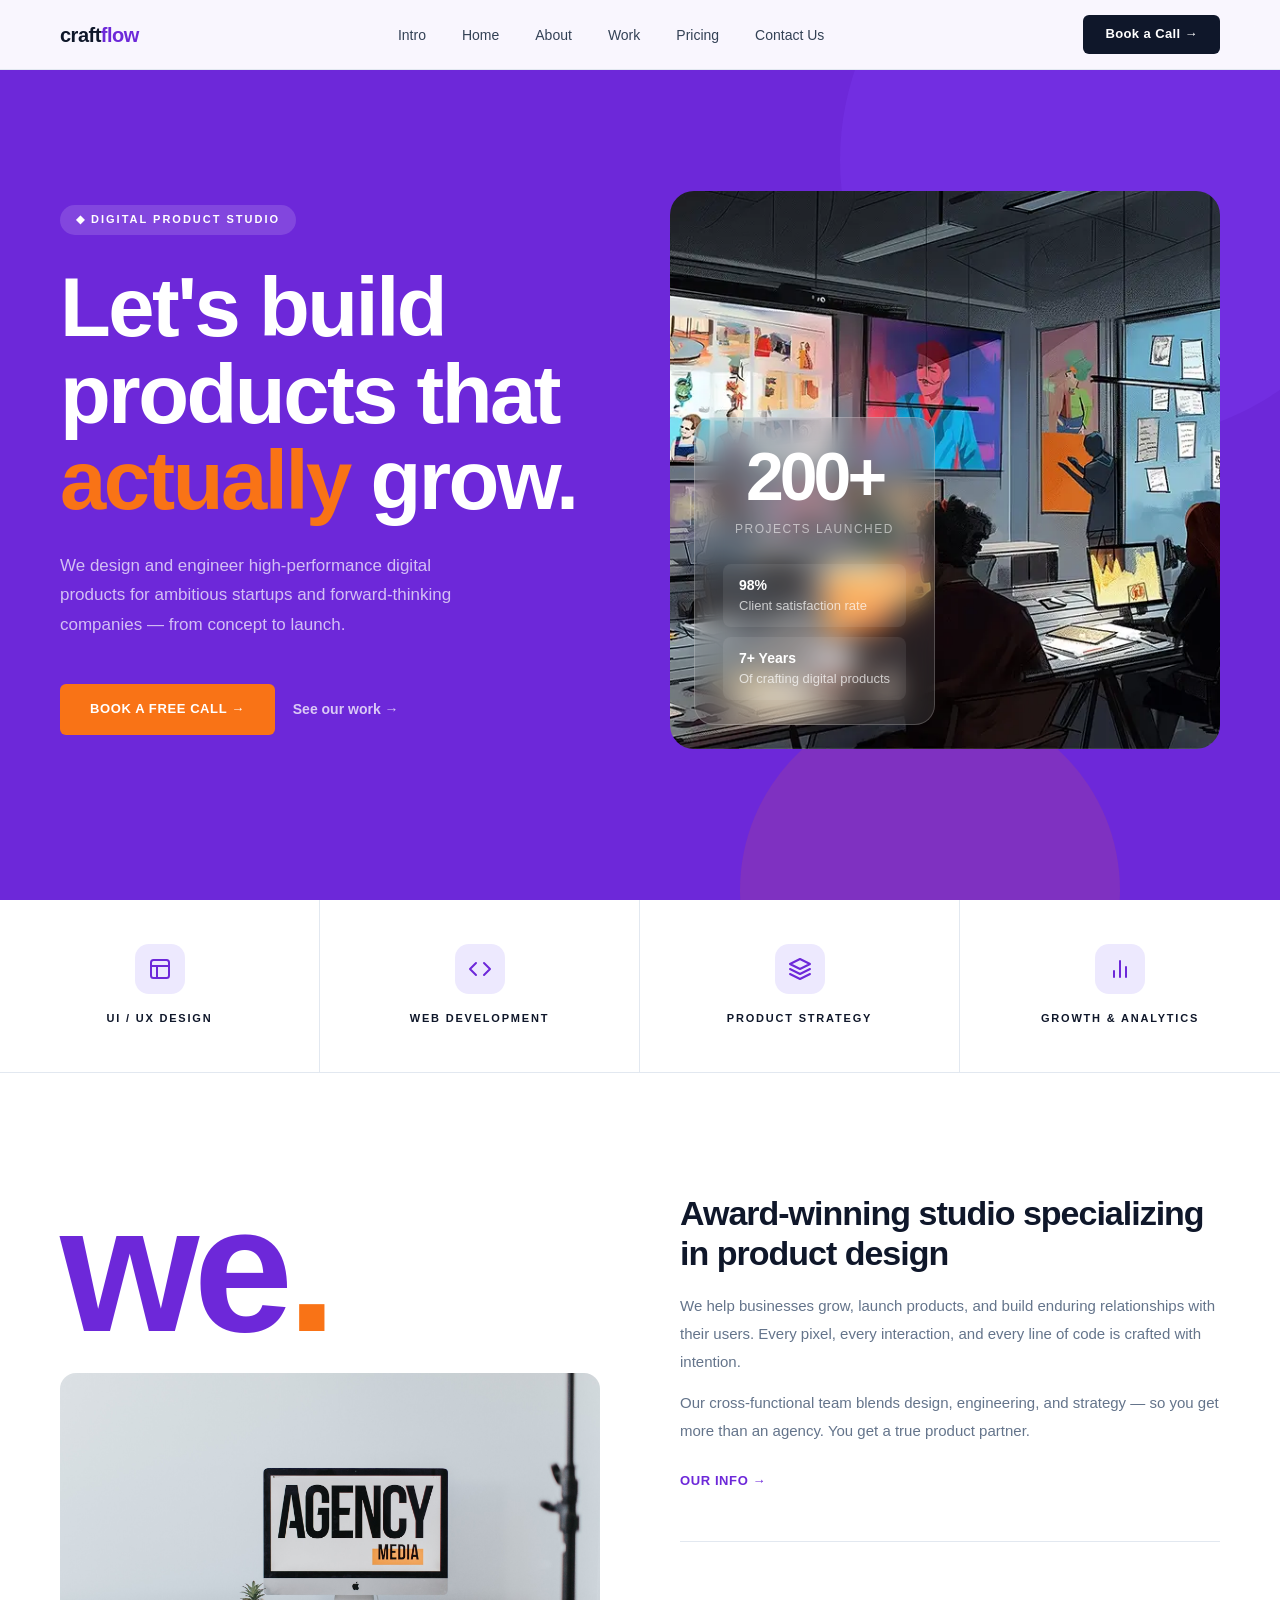
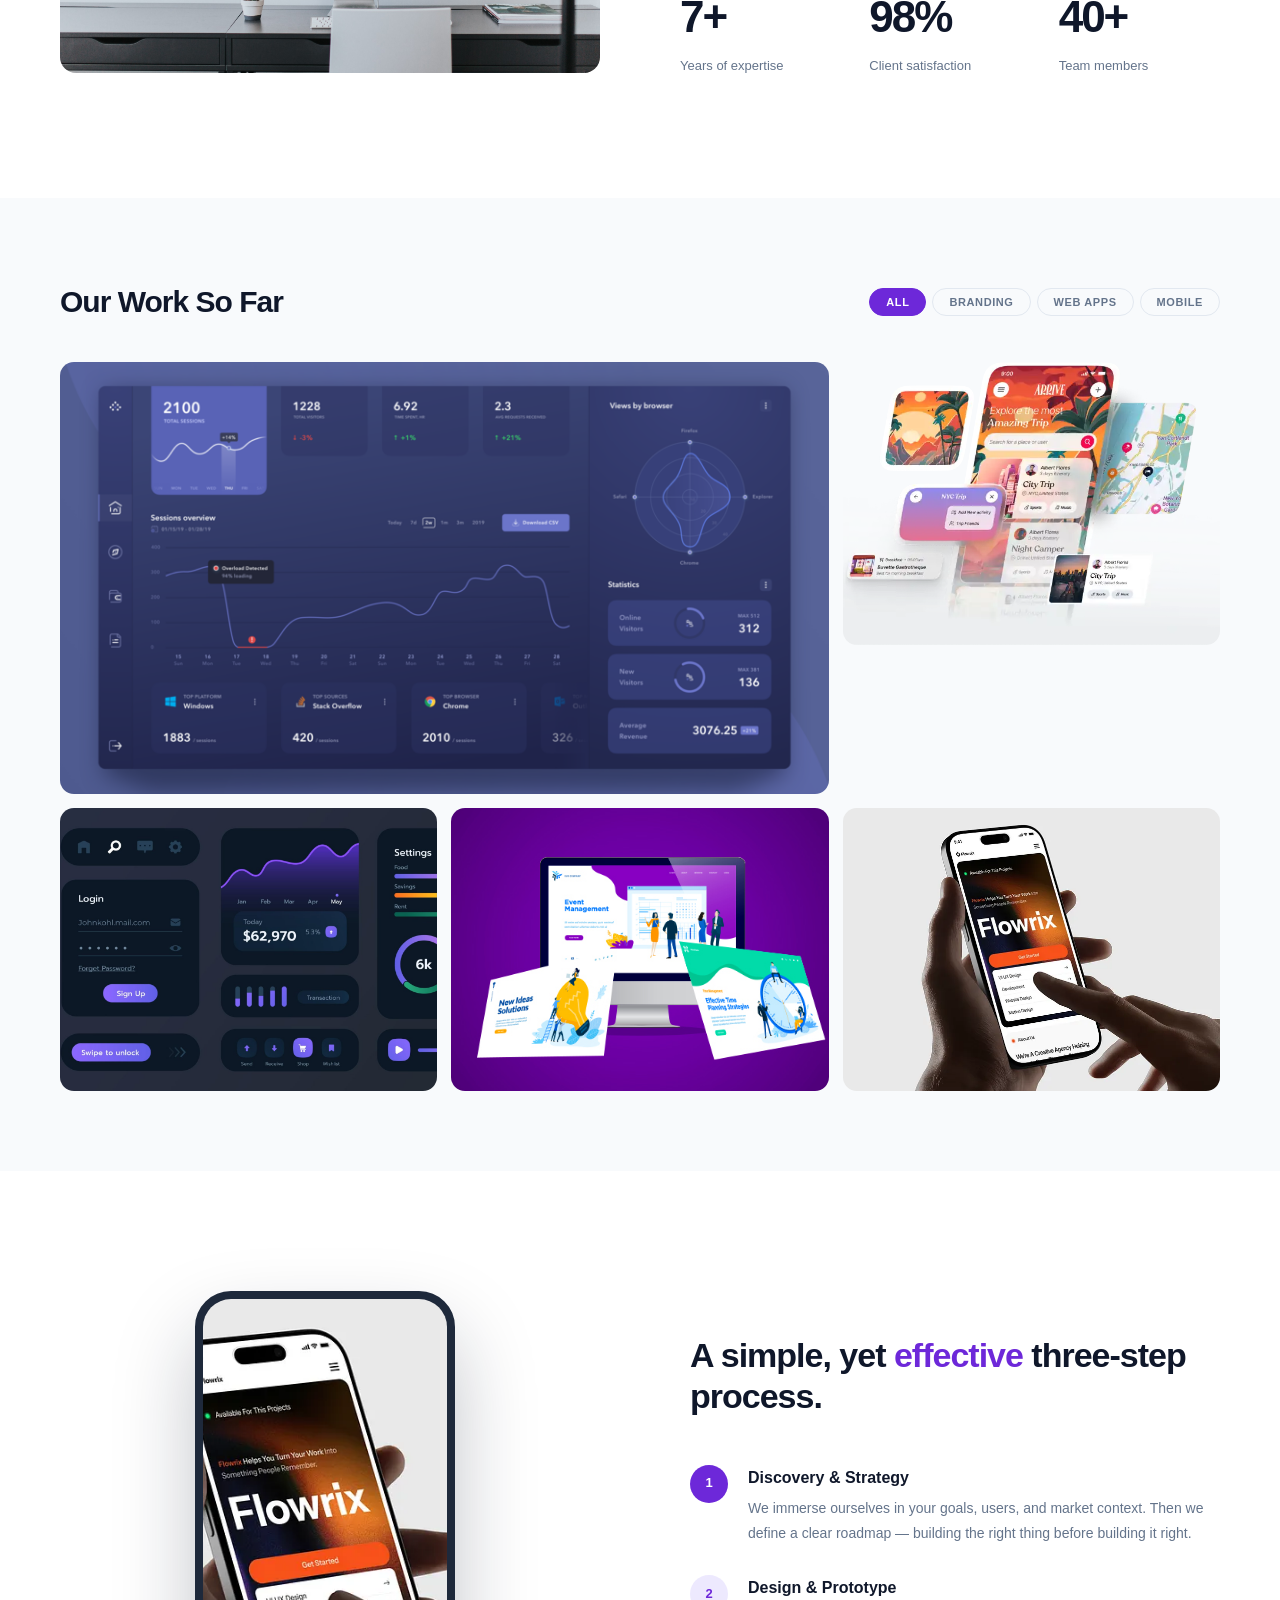
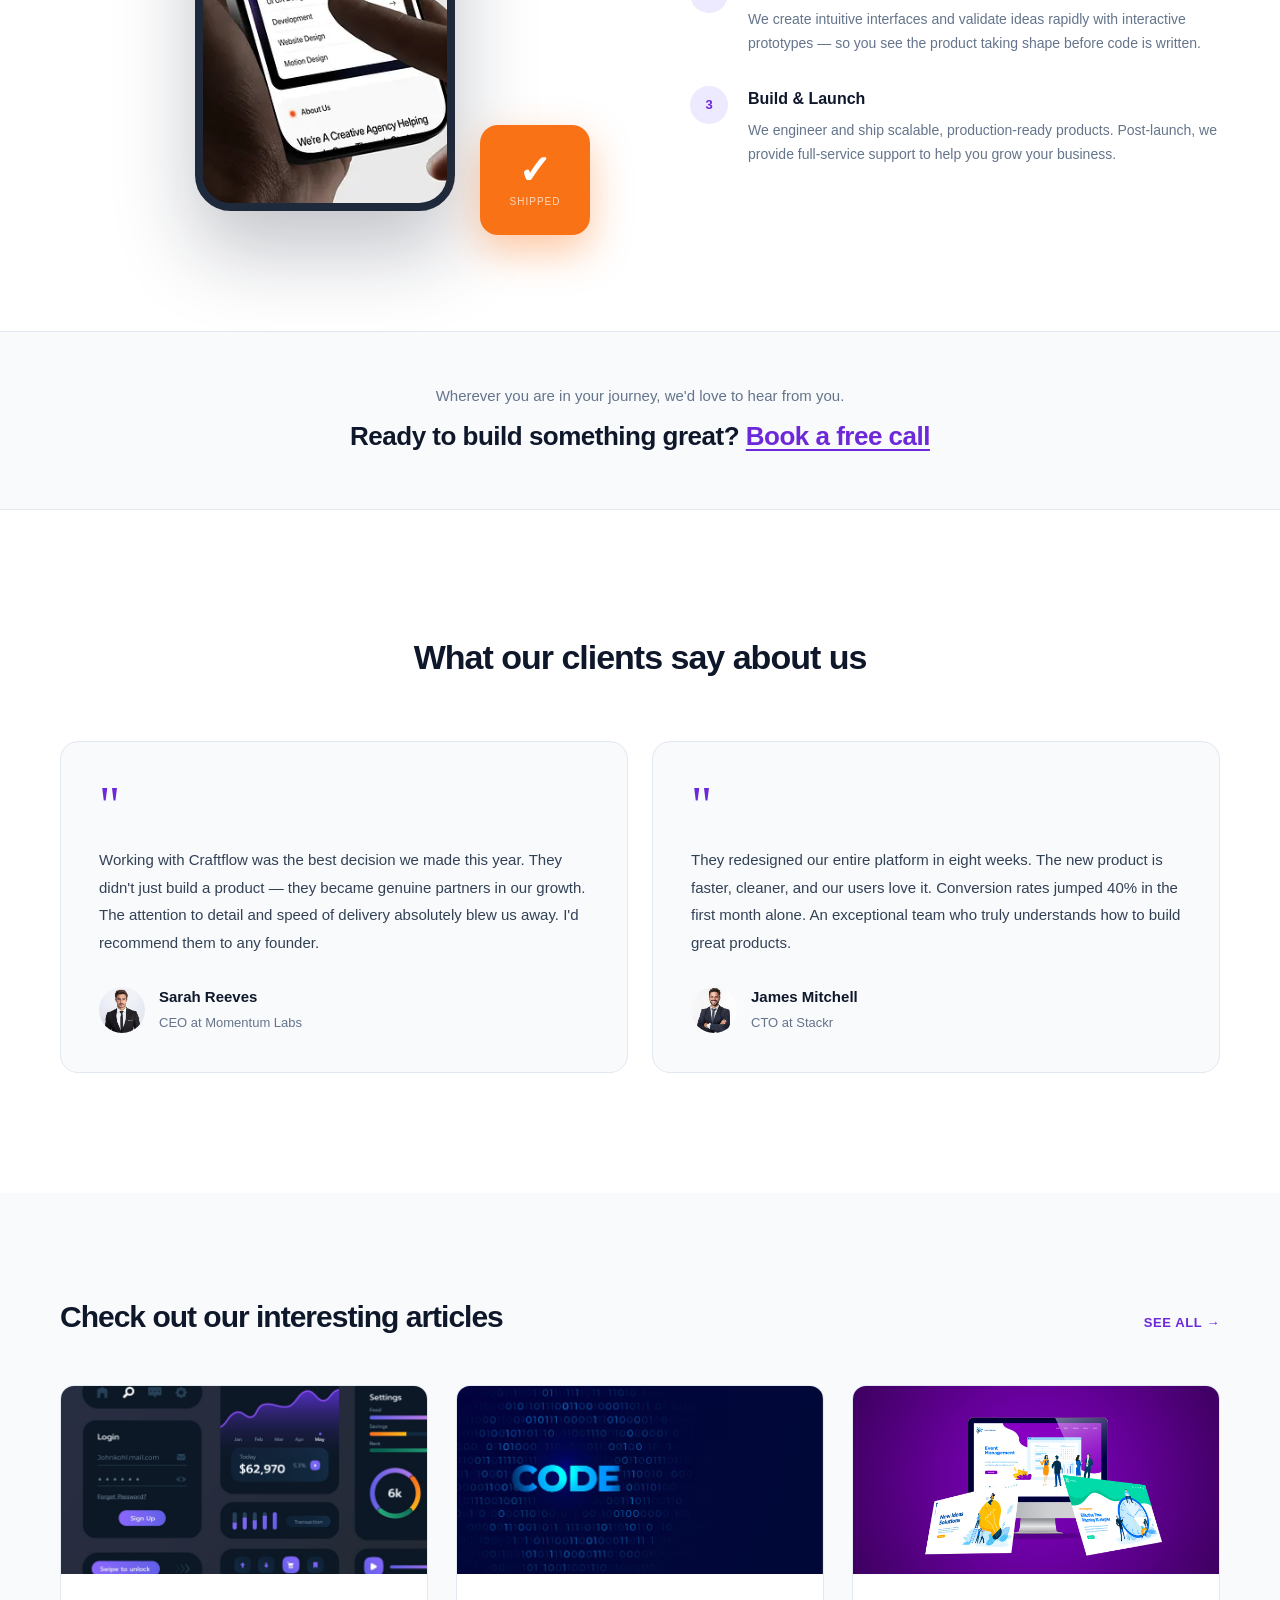
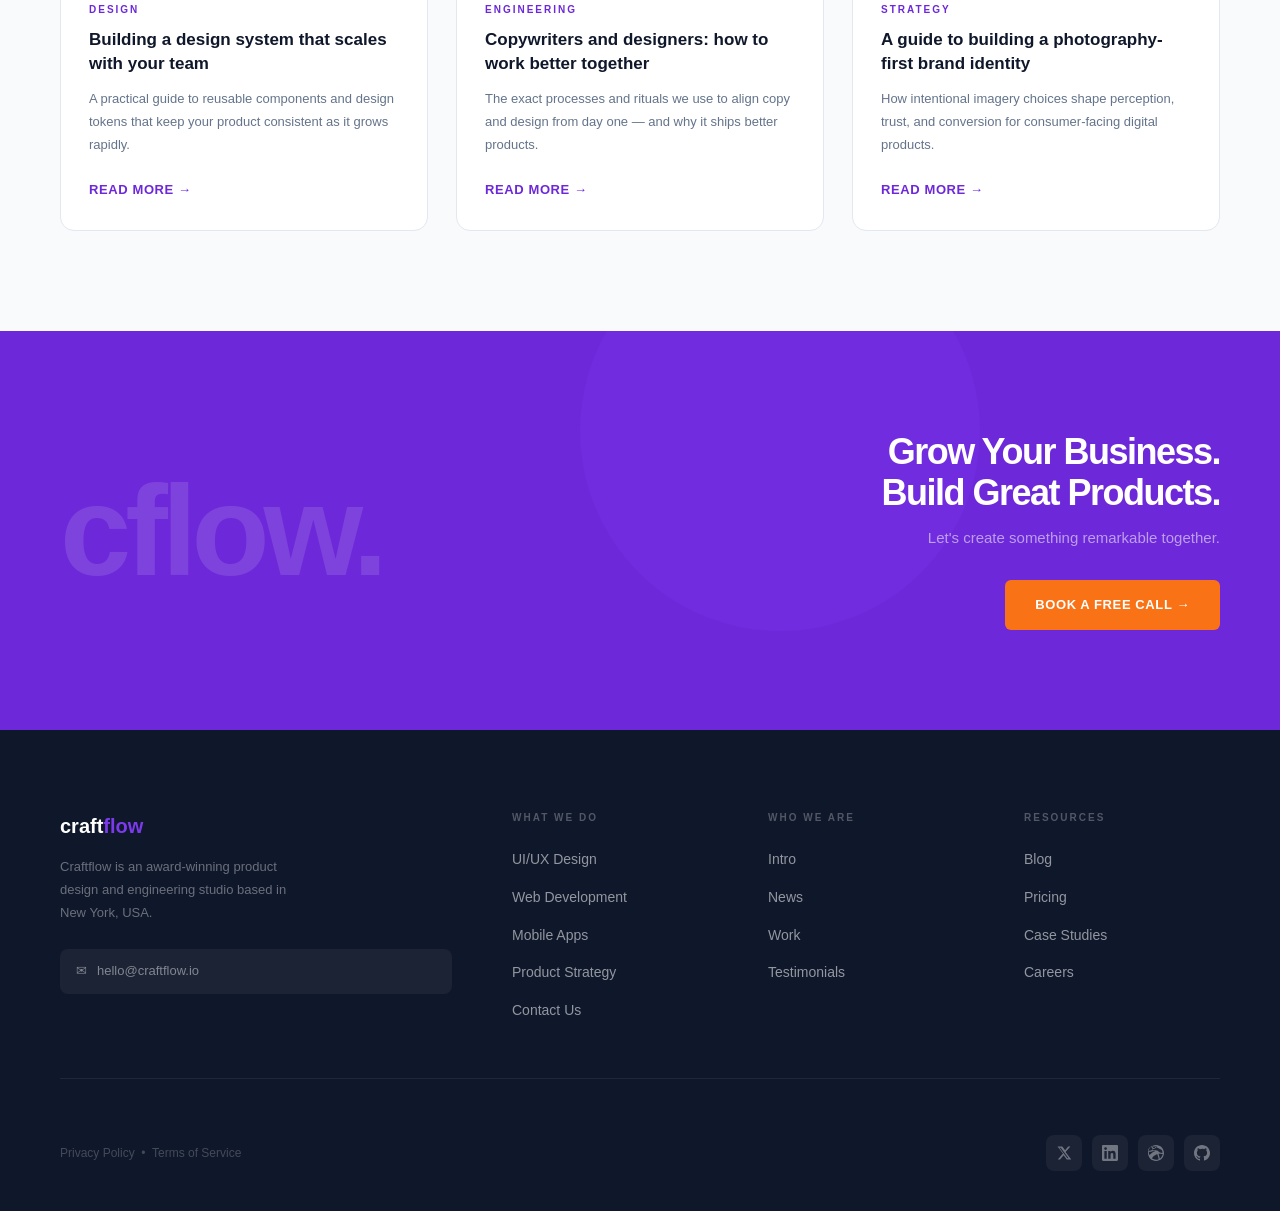
==== commit b245d16a: "About page added" ====
--- a/index.html
+++ b/index.html
@@ -13,6 +13,7 @@
     <ul class="nav-links">
       <li><a href="#">Intro</a></li>
       <li><a href="#">Home</a></li>
+      <li><a href="about.html">About</a></li>
       <li><a href="#">Work</a></li>
       <li><a href="#">Pricing</a></li>
       <li><a href="#">Contact Us</a></li>
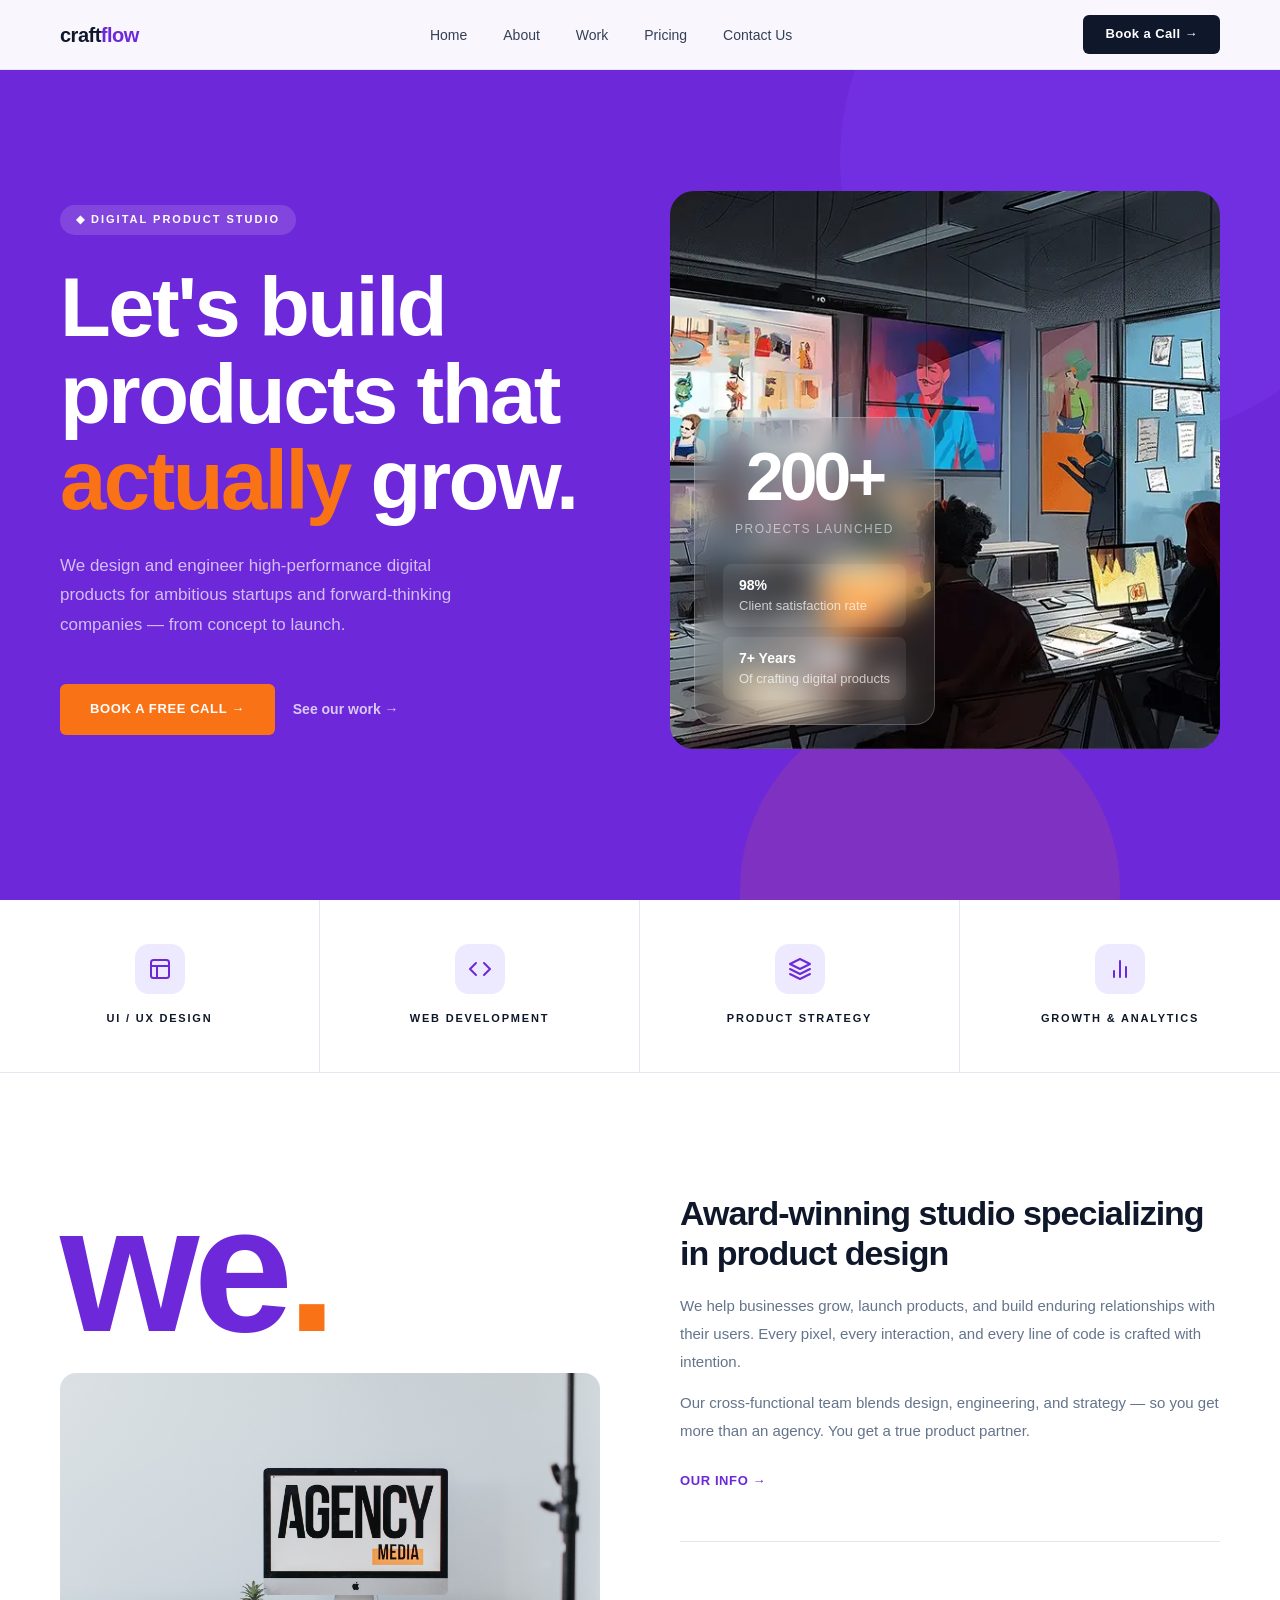
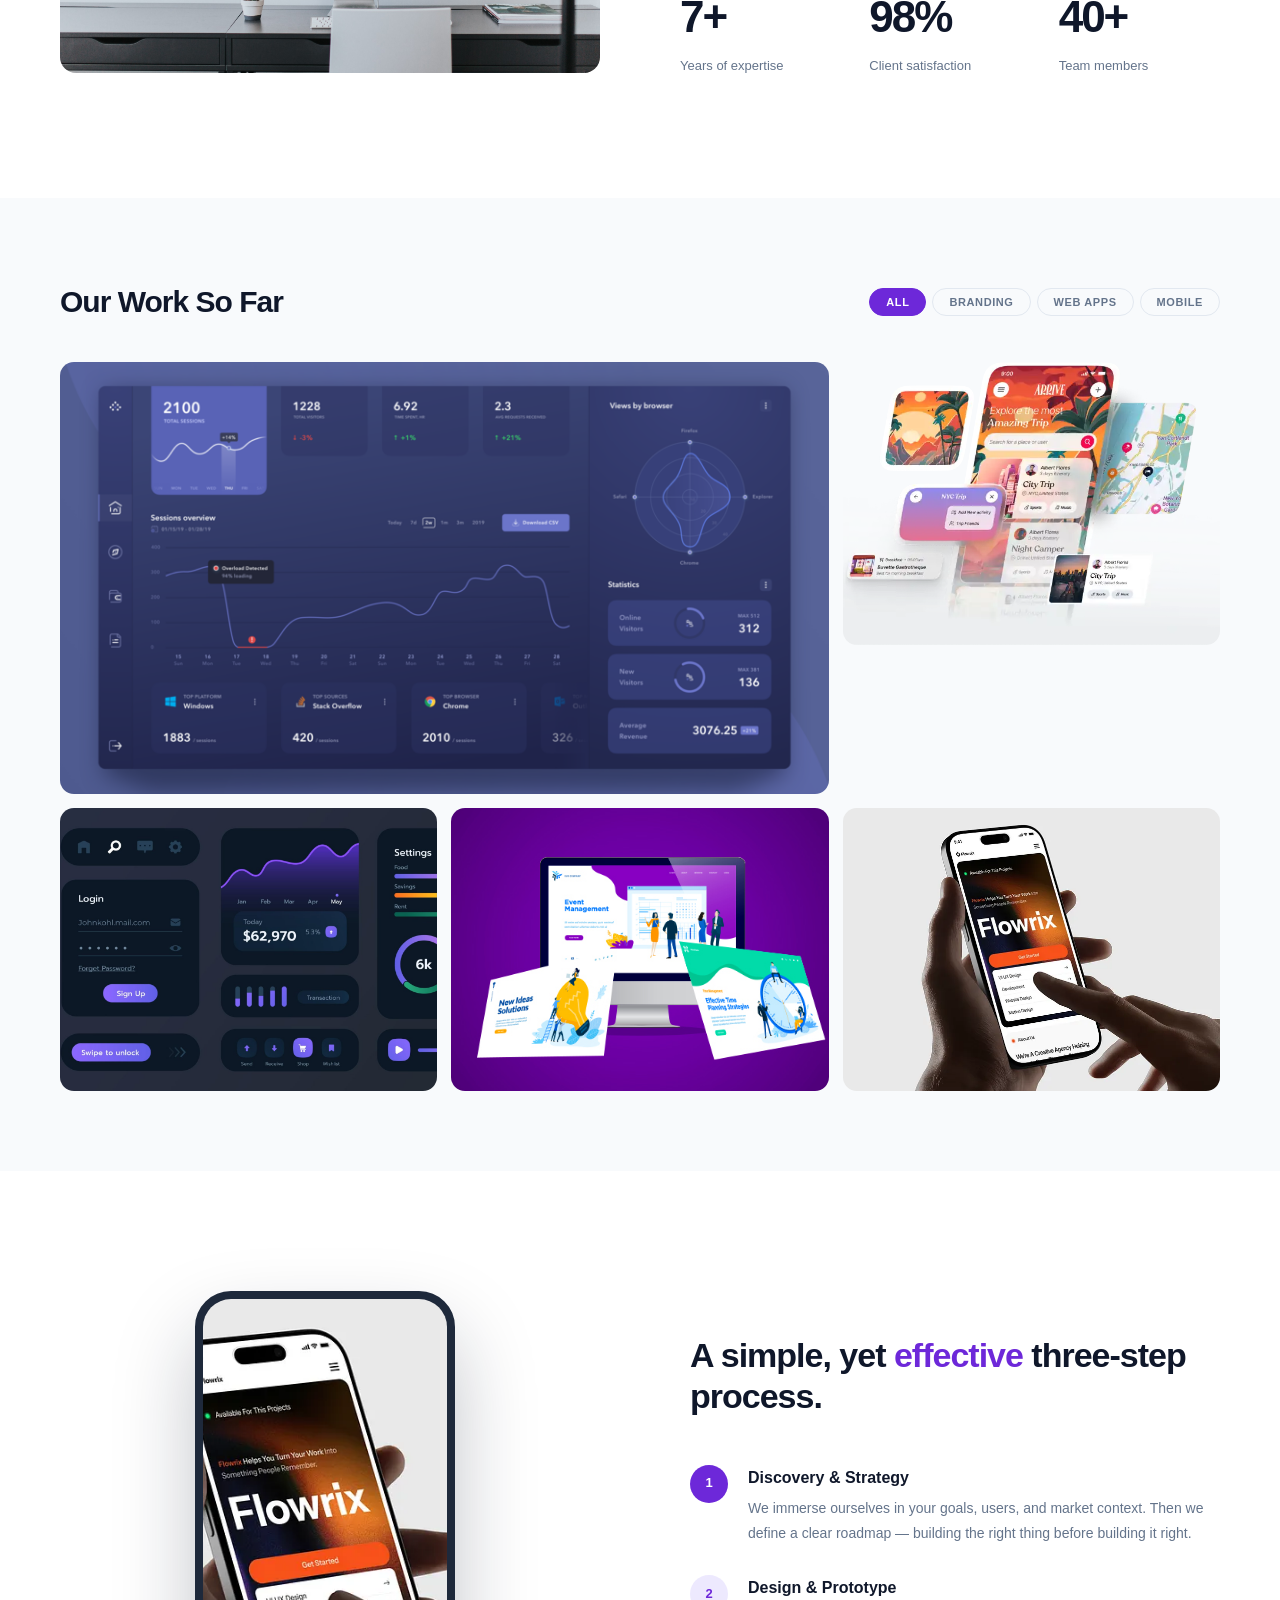
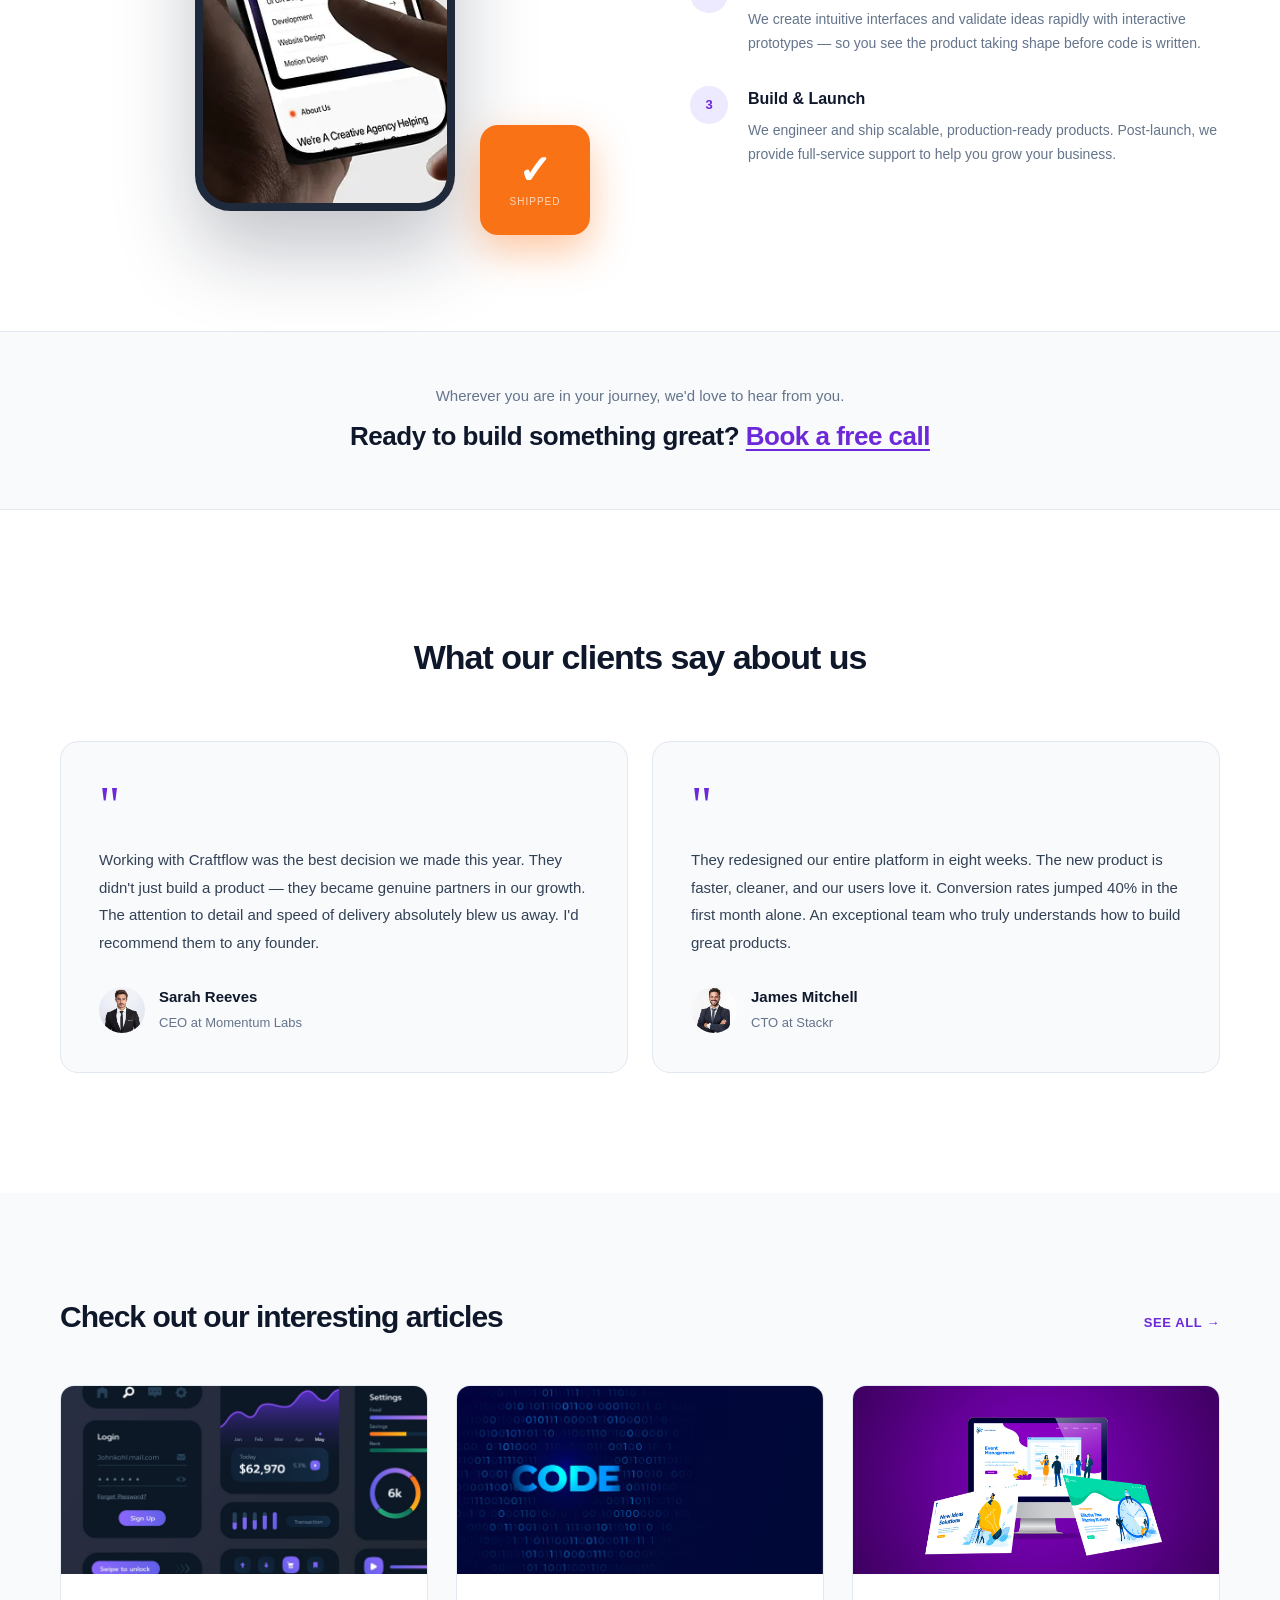
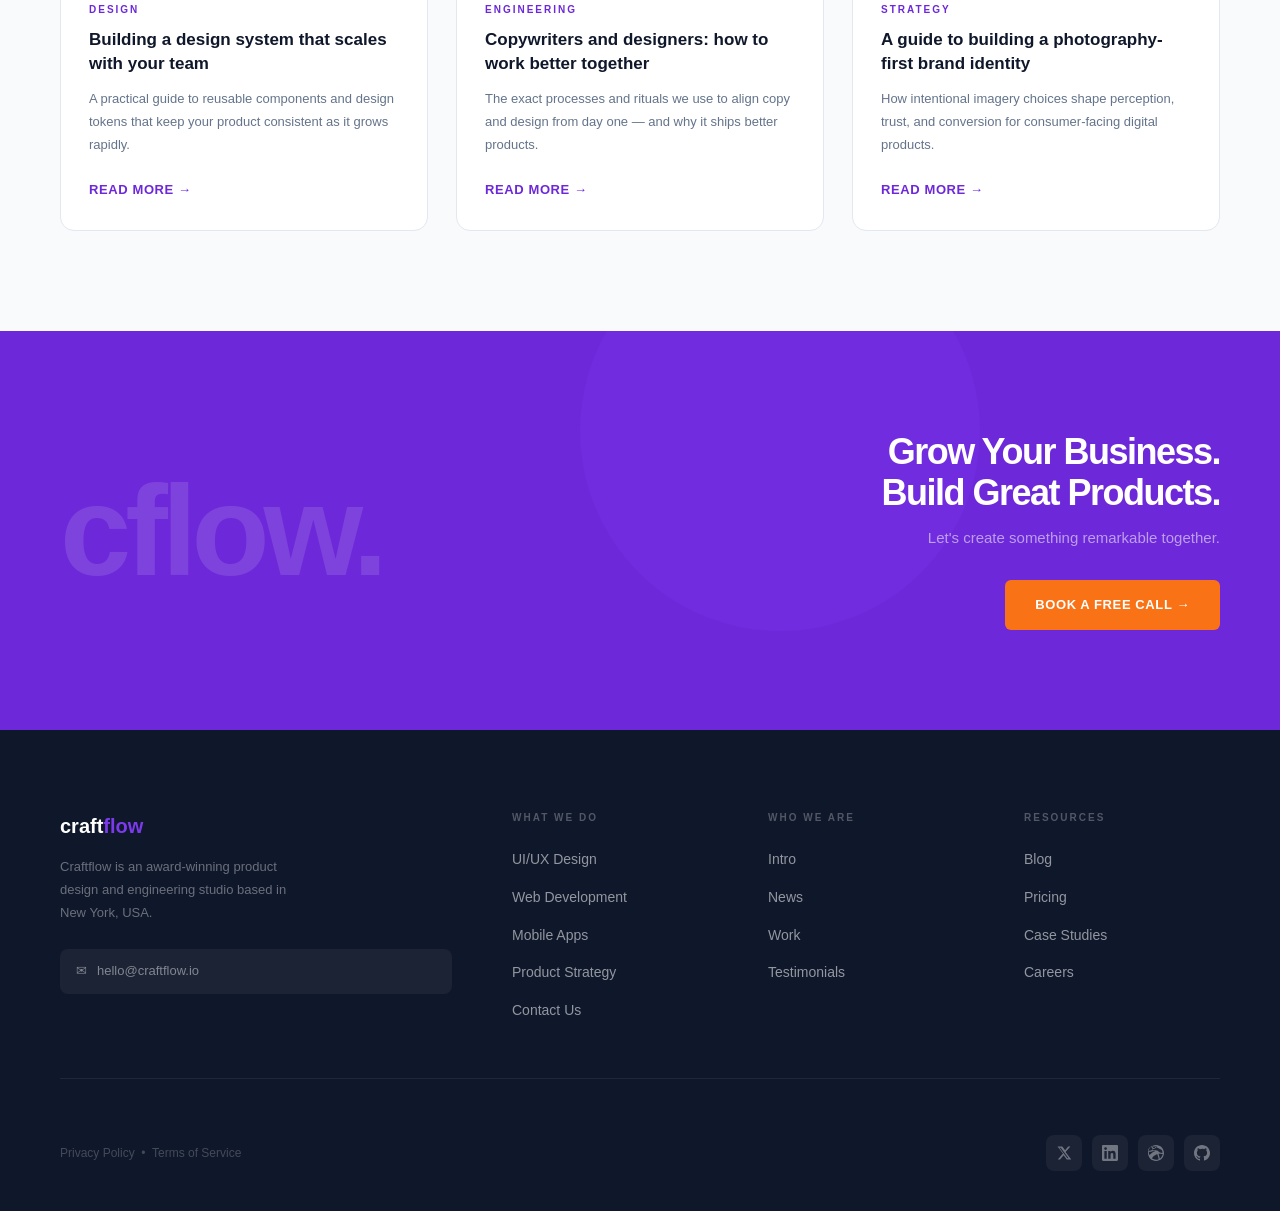
==== commit 14742a51: "Update navigation links and add 'About' section link" ====
--- a/index.html
+++ b/index.html
@@ -11,12 +11,11 @@
   <nav>
     <div class="nav-logo">craft<span>flow</span></div>
     <ul class="nav-links">
-      <li><a href="#">Intro</a></li>
-      <li><a href="#">Home</a></li>
+      <li><a href="index.html">Home</a></li>
       <li><a href="about.html">About</a></li>
-      <li><a href="#">Work</a></li>
-      <li><a href="#">Pricing</a></li>
-      <li><a href="#">Contact Us</a></li>
+      <li><a href="index.html#work">Work</a></li>
+      <li><a href="index.html#pricing">Pricing</a></li>
+      <li><a href="index.html#contact">Contact Us</a></li>
     </ul>
     <a href="#" class="nav-cta">Book a Call &rarr;</a>
   </nav>
@@ -106,7 +105,7 @@
     </div>
   </section>
 
-  <section class="work">
+  <section class="work" id="work">
     <div class="section-header">
       <h2 class="section-title">Our Work So Far</h2>
       <div class="filter-tabs">
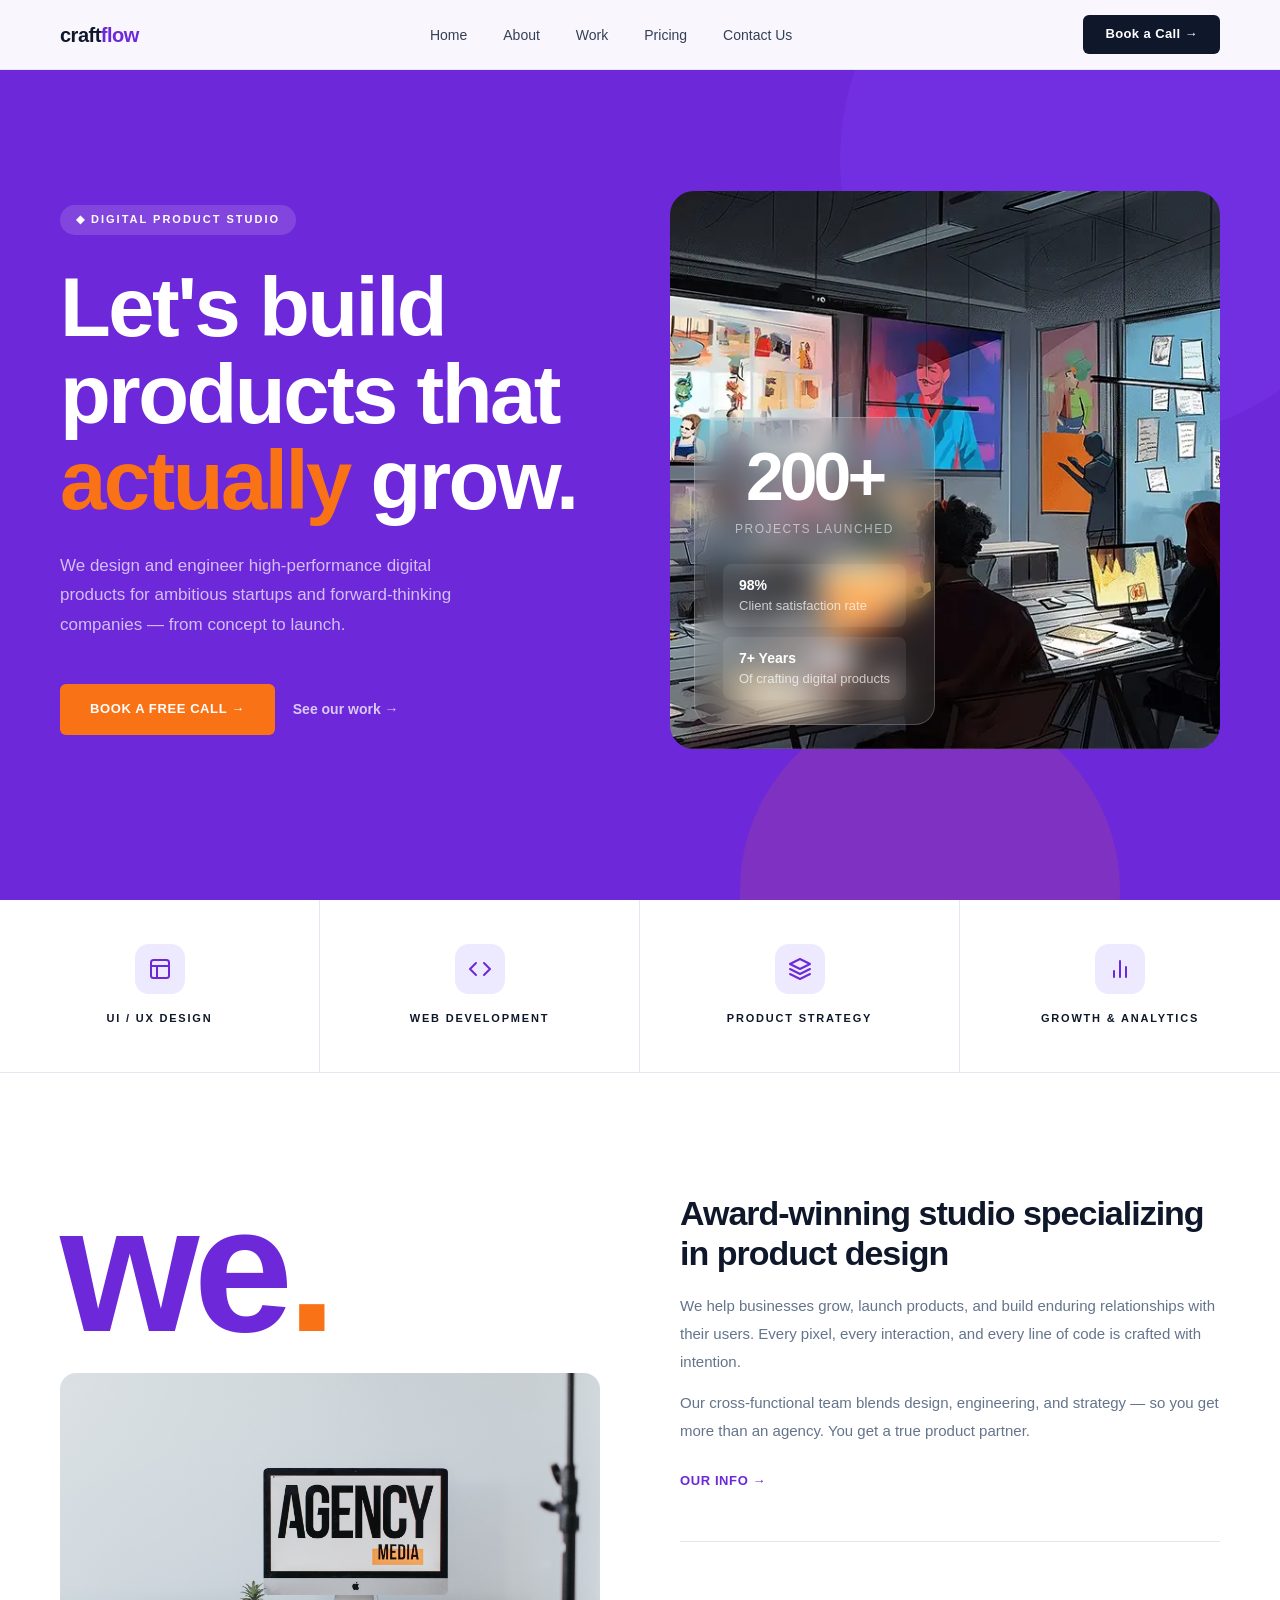
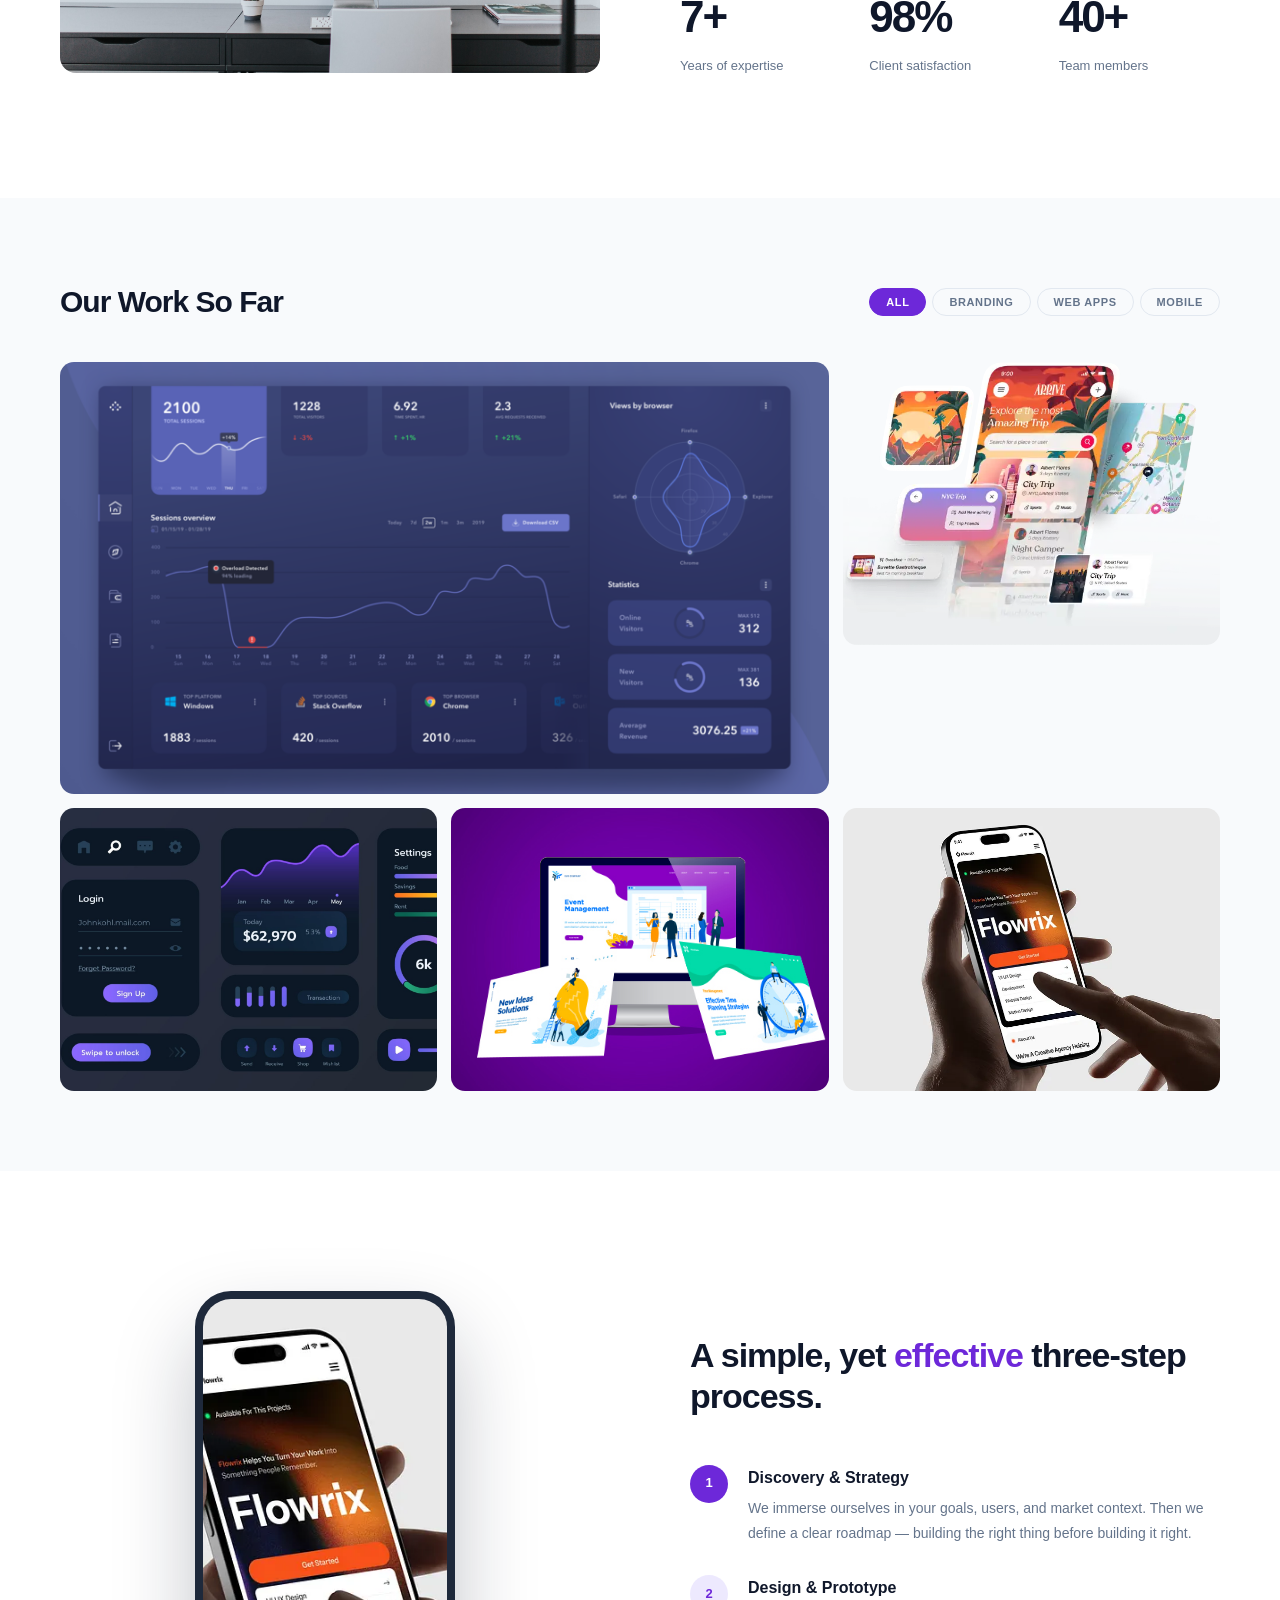
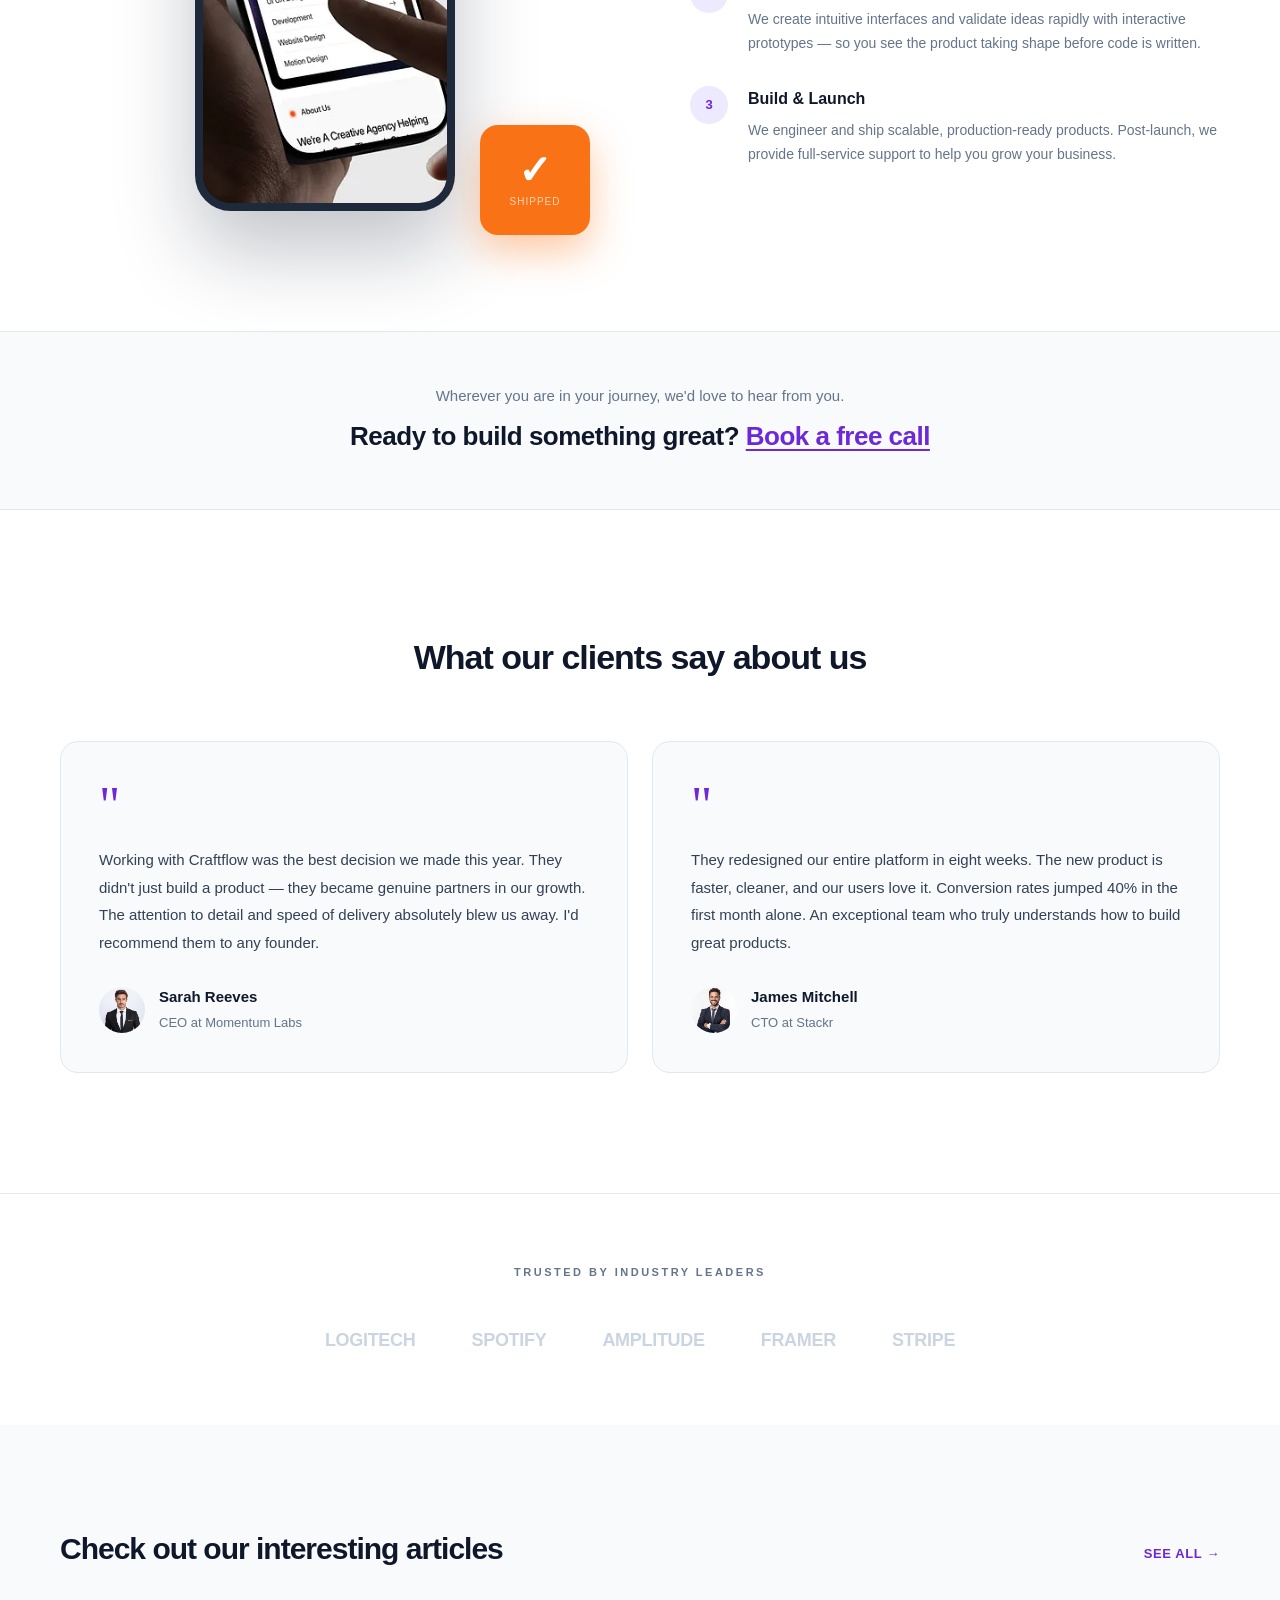
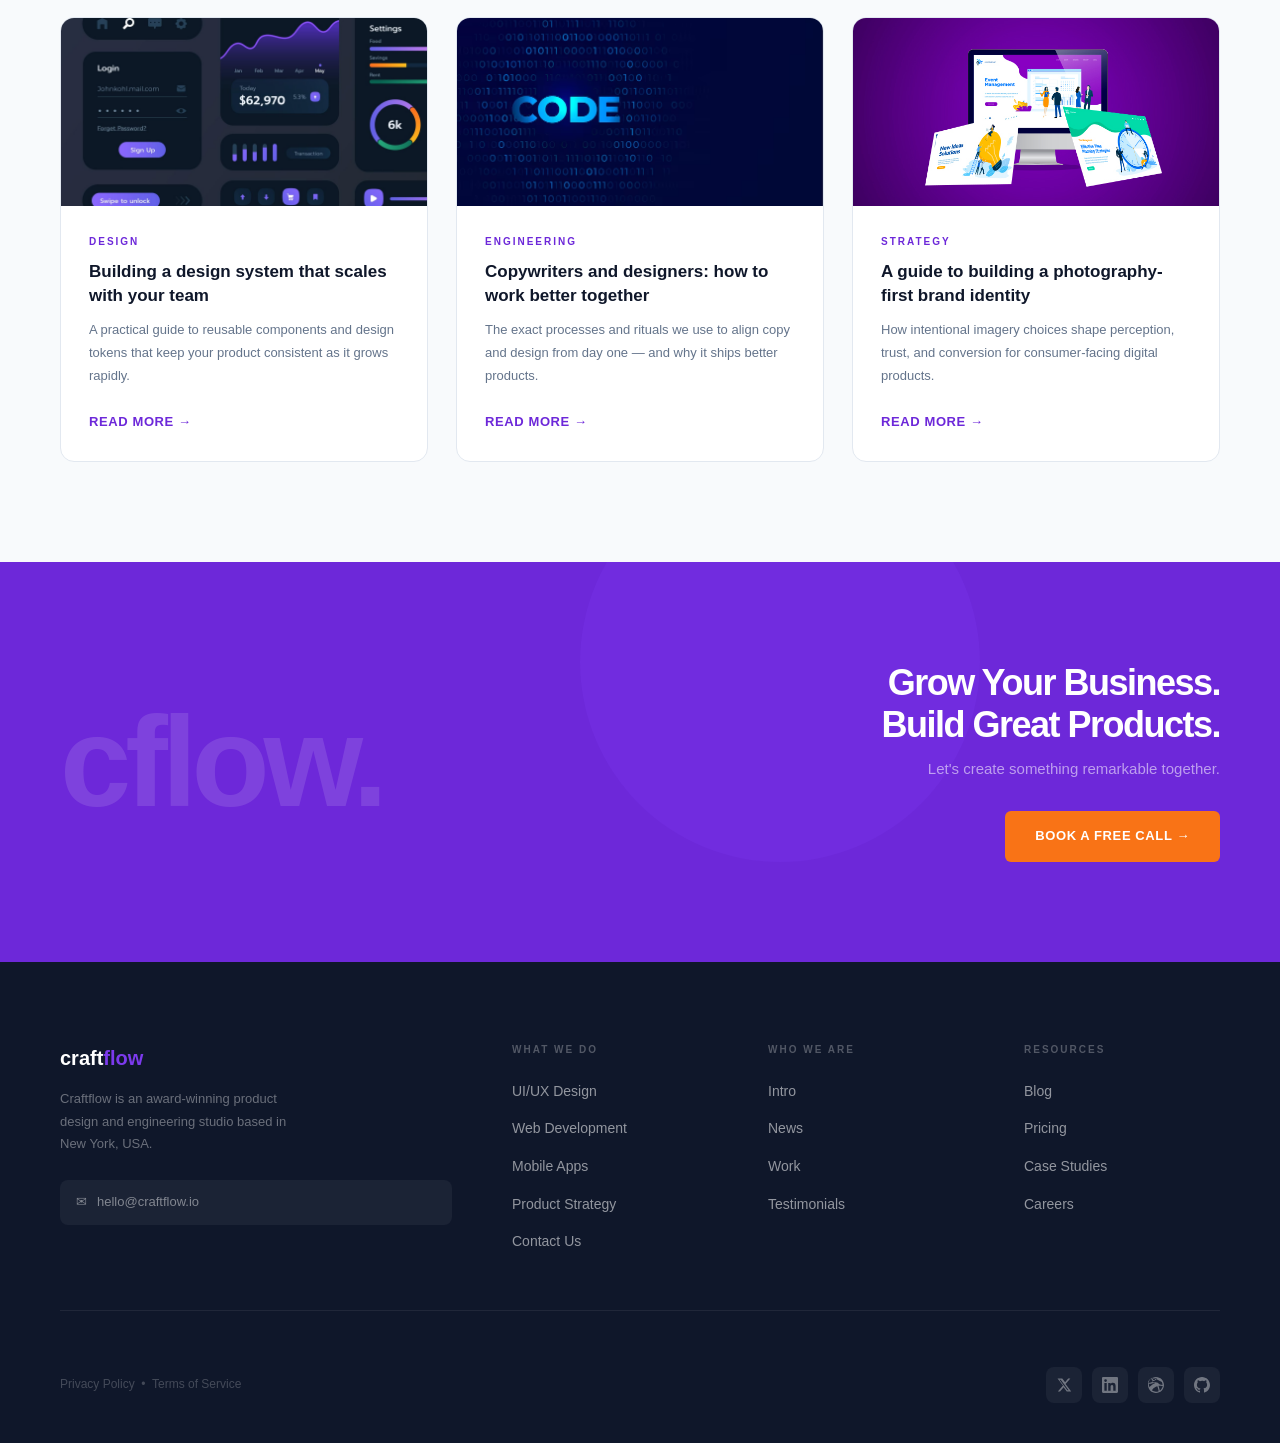
==== commit f43ab9c3: "Add 'Selected Projects' and 'Partners' sections to About and Index pages" ====
--- a/index.html
+++ b/index.html
@@ -244,7 +244,17 @@
     </div>
   </section>
 
- 
+  <!-- ── PARTNERS ── -->
+  <section class="partners">
+    <div class="partners-label">Trusted by industry leaders</div>
+    <div class="partners-row">
+      <div class="partner">Logitech</div>
+      <div class="partner">Spotify</div>
+      <div class="partner">Amplitude</div>
+      <div class="partner">Framer</div>
+      <div class="partner">Stripe</div>
+    </div>
+  </section>
 
   <section class="blog">
     <div class="section-header">
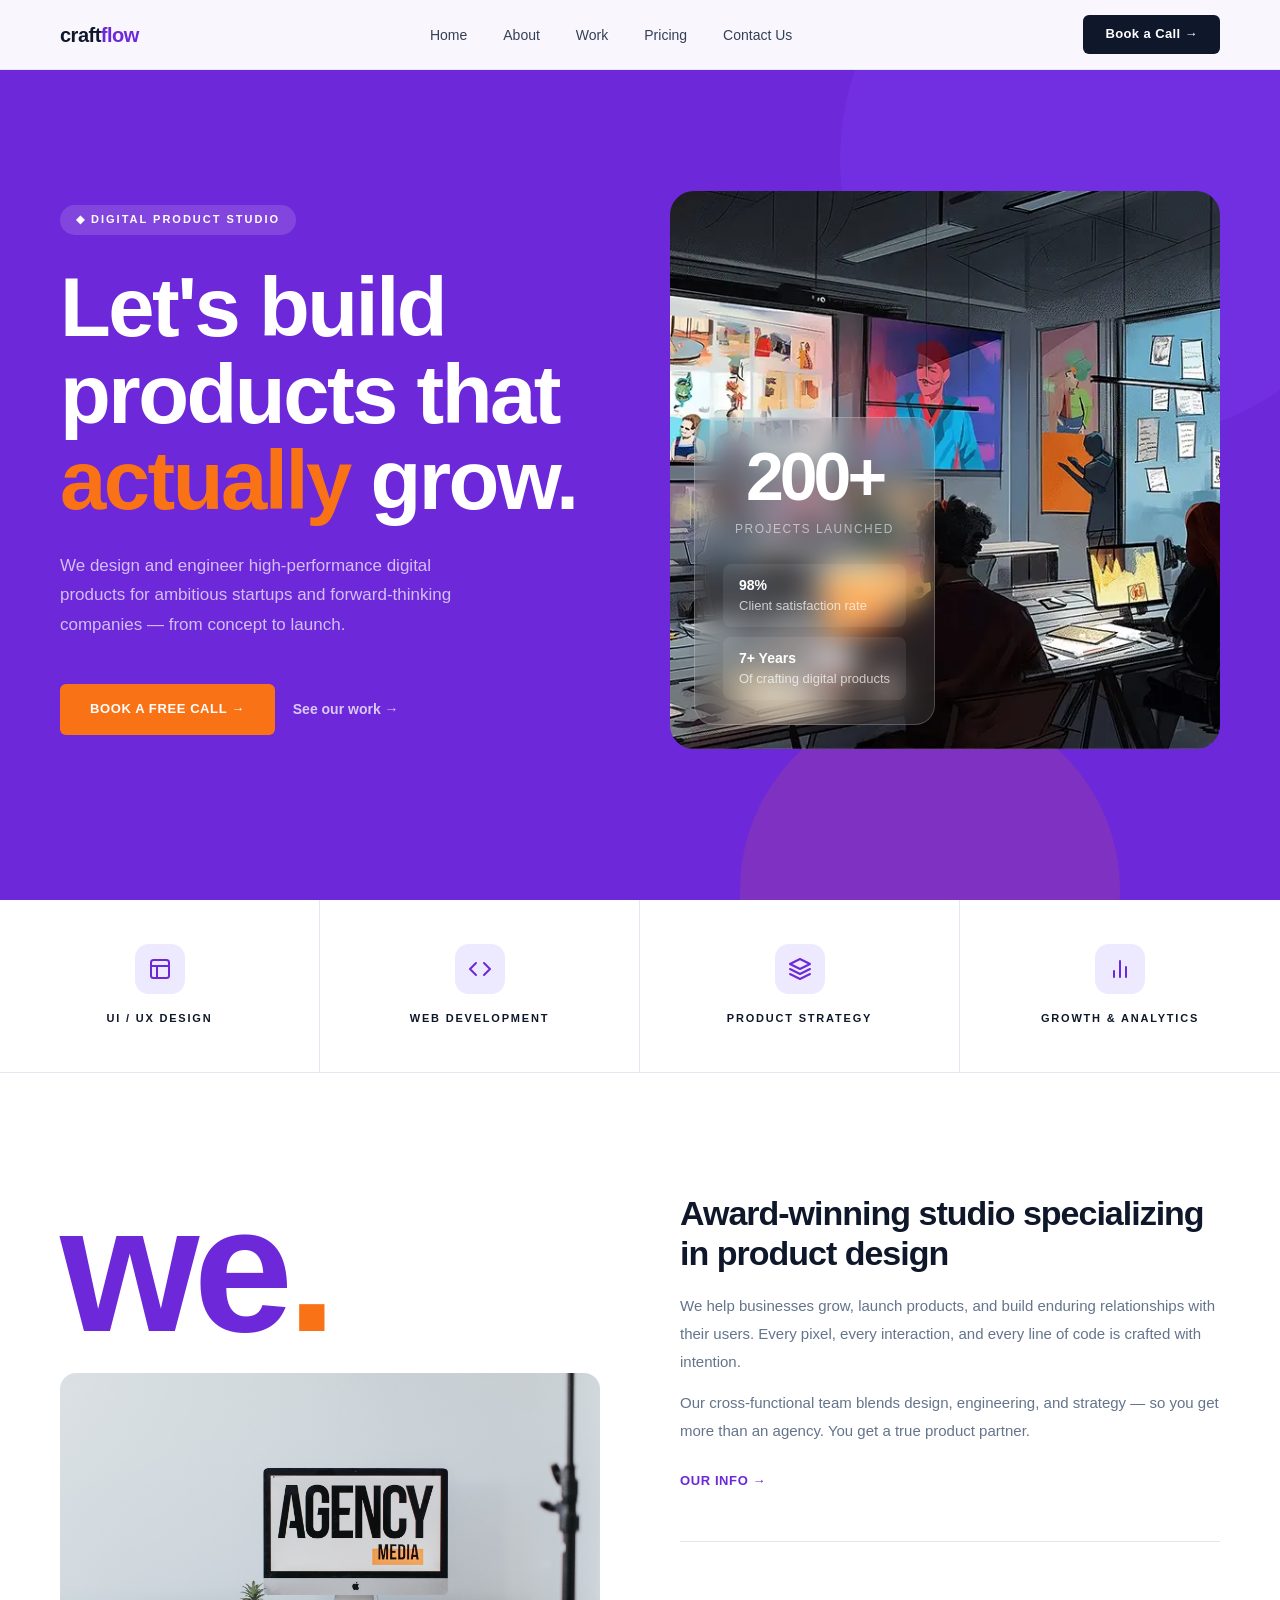
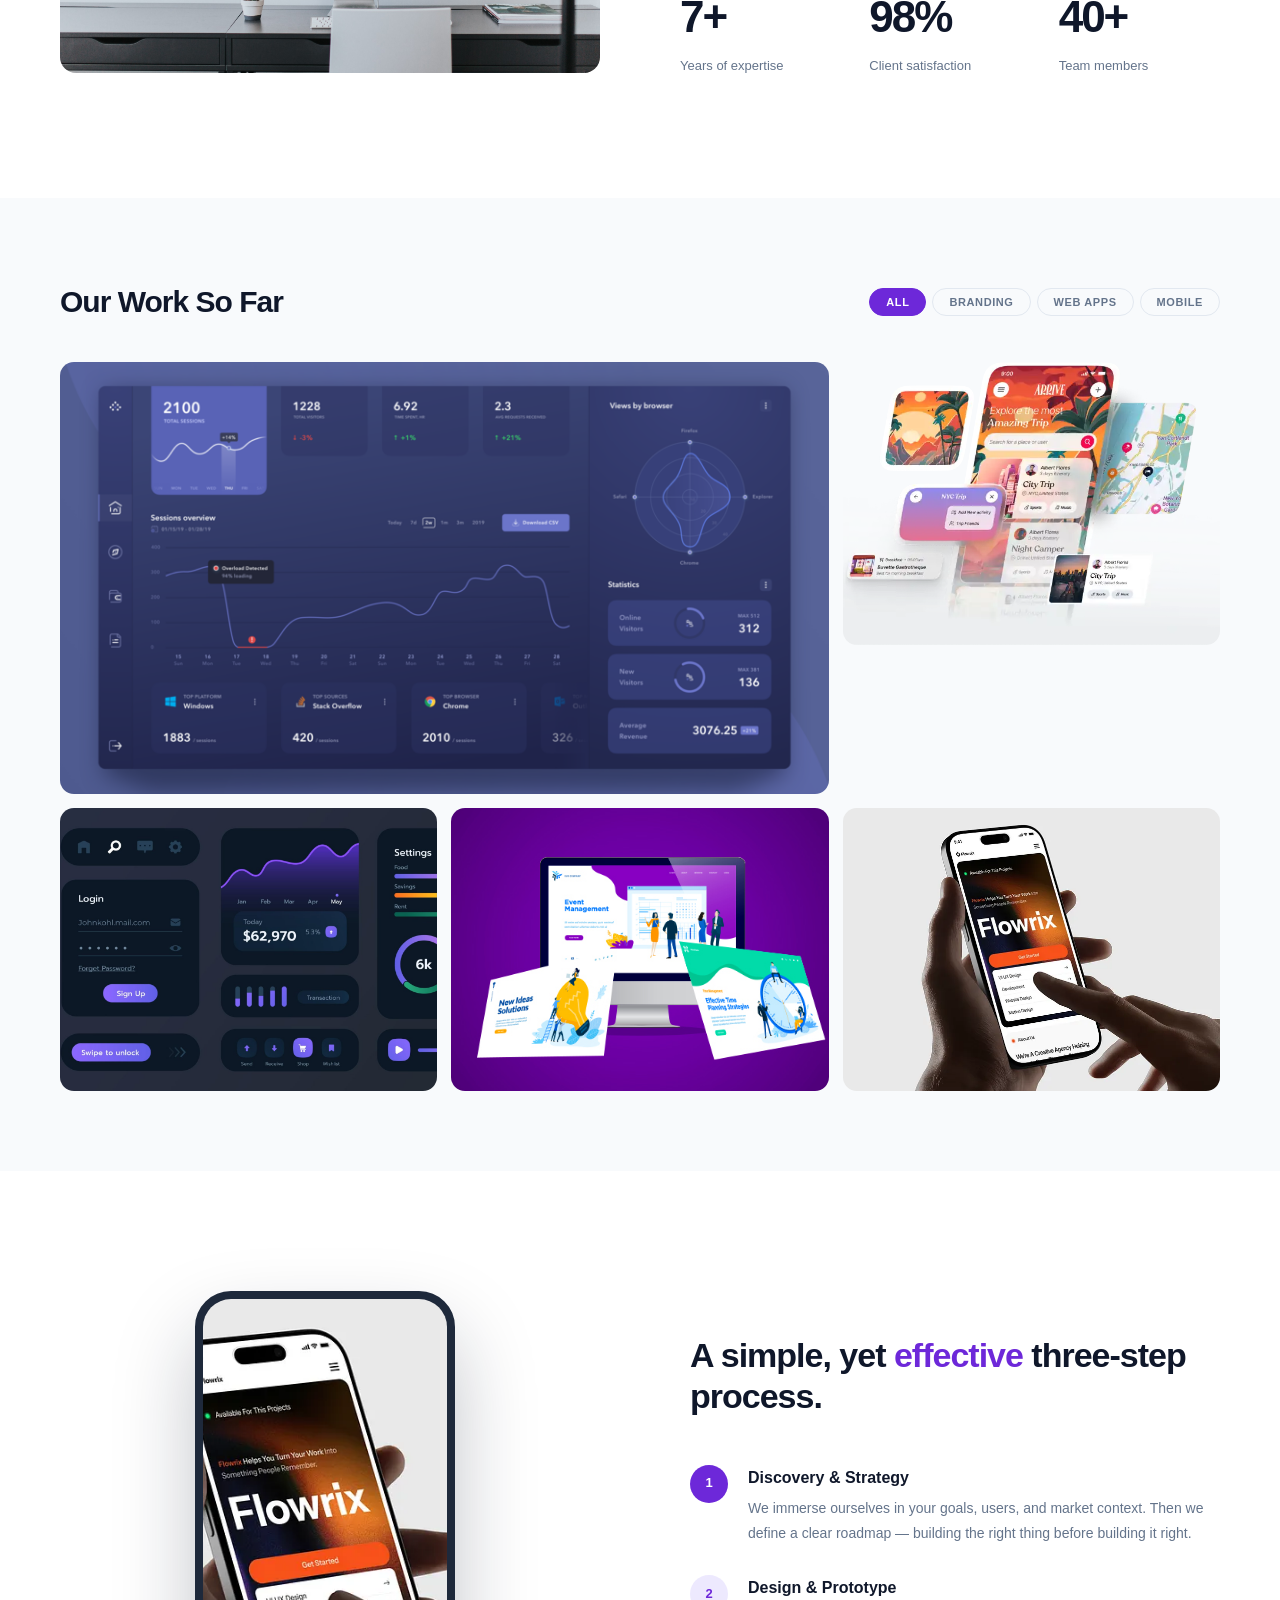
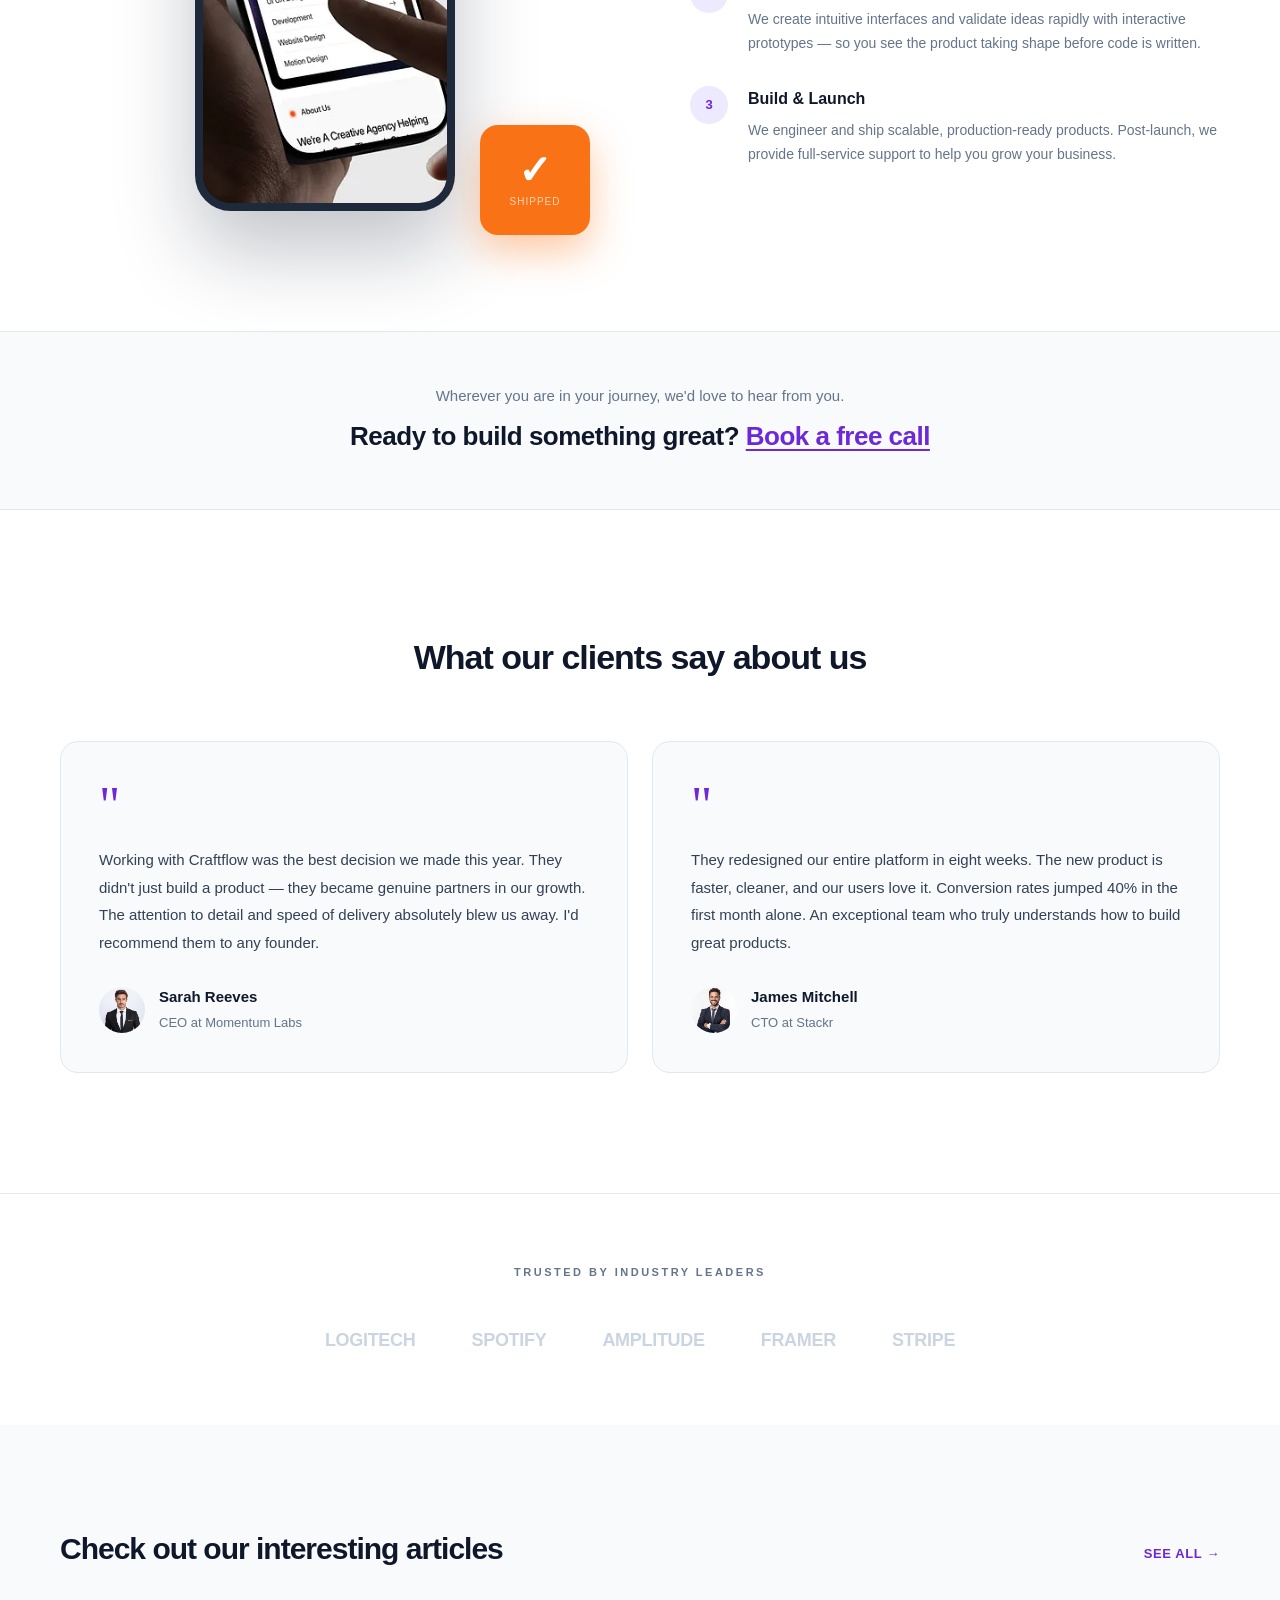
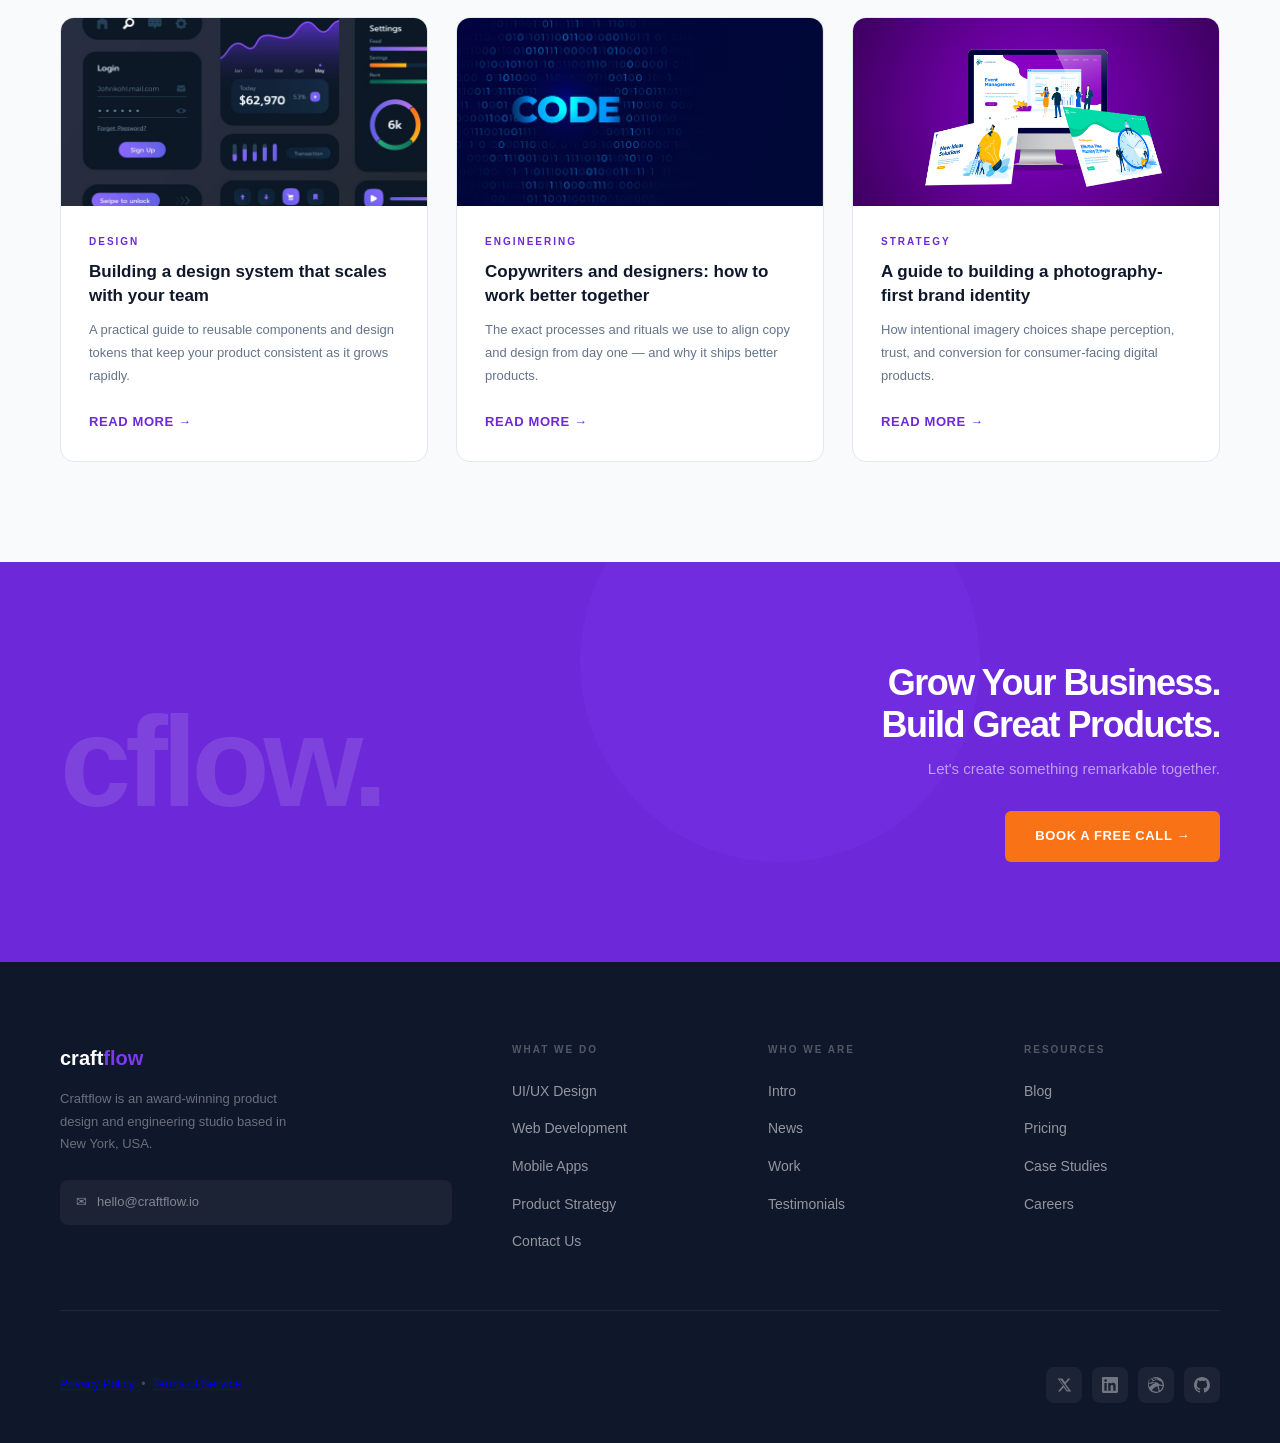
==== commit 522b8b33: "Update navigation and links: set active link for Home, update CTA links to Contact Us, and enhance f" ====
--- a/index.html
+++ b/index.html
@@ -11,13 +11,13 @@
   <nav>
     <div class="nav-logo">craft<span>flow</span></div>
     <ul class="nav-links">
-      <li><a href="index.html">Home</a></li>
+      <li><a href="index.html" class="active">Home</a></li>
       <li><a href="about.html">About</a></li>
-      <li><a href="index.html#work">Work</a></li>
-      <li><a href="index.html#pricing">Pricing</a></li>
-      <li><a href="index.html#contact">Contact Us</a></li>
+      <li><a href="work.html">Work</a></li>
+      <li><a href="pricing.html">Pricing</a></li>
+      <li><a href="contact.html">Contact Us</a></li>
     </ul>
-    <a href="#" class="nav-cta">Book a Call &rarr;</a>
+    <a href="contact.html" class="nav-cta">Book a Call &rarr;</a>
   </nav>
 
   <section class="hero">
@@ -29,8 +29,8 @@
       <h1>Let's build<br>products that<br><em>actually</em> grow.</h1>
       <p>We design and engineer high-performance digital products for ambitious startups and forward-thinking companies — from concept to launch.</p>
       <div class="hero-btns">
-        <a href="#" class="btn-cta">Book a Free Call &rarr;</a>
-        <a href="#" class="btn-ghost-white">See our work &rarr;</a>
+        <a href="contact.html" class="btn-cta">Book a Free Call &rarr;</a>
+        <a href="work.html" class="btn-ghost-white">See our work &rarr;</a>
       </div>
     </div>
 
@@ -87,7 +87,7 @@
       <h2>Award-winning studio specializing in product design</h2>
       <p>We help businesses grow, launch products, and build enduring relationships with their users. Every pixel, every interaction, and every line of code is crafted with intention.</p>
       <p>Our cross-functional team blends design, engineering, and strategy — so you get more than an agency. You get a true product partner.</p>
-      <a href="#" class="link-arrow">Our Info &rarr;</a>
+      <a href="about.html" class="link-arrow">Our Info &rarr;</a>
       <div class="about-stats">
         <div>
           <span class="stat-num">7+</span>
@@ -213,7 +213,7 @@
 
   <div class="cta-strip">
     <p>Wherever you are in your journey, we'd love to hear from you.</p>
-    <h3>Ready to build something great? <a href="#">Book a free call</a></h3>
+    <h3>Ready to build something great? <a href="contact.html">Book a free call</a></h3>
   </div>
 
   <section class="testimonials">
@@ -303,7 +303,7 @@
     <div class="pf-right">
       <h3>Grow Your Business.<br>Build Great Products.</h3>
       <p>Let's create something remarkable together.</p>
-      <a href="#" class="btn-cta">Book a free call &rarr;</a>
+      <a href="contact.html" class="btn-cta">Book a free call &rarr;</a>
     </div>
   </div>
 
@@ -325,16 +325,16 @@
           <li><a href="#">Web Development</a></li>
           <li><a href="#">Mobile Apps</a></li>
           <li><a href="#">Product Strategy</a></li>
-          <li><a href="#">Contact Us</a></li>
+          <li><a href="contact.html">Contact Us</a></li>
         </ul>
       </div>
 
       <div class="footer-col">
         <h5>Who We Are</h5>
         <ul>
-          <li><a href="#">Intro</a></li>
+          <li><a href="about.html">Intro</a></li>
           <li><a href="#">News</a></li>
-          <li><a href="#">Work</a></li>
+          <li><a href="work.html">Work</a></li>
           <li><a href="#">Testimonials</a></li>
         </ul>
       </div>
@@ -343,7 +343,7 @@
         <h5>Resources</h5>
         <ul>
           <li><a href="#">Blog</a></li>
-          <li><a href="#">Pricing</a></li>
+          <li><a href="pricing.html">Pricing</a></li>
           <li><a href="#">Case Studies</a></li>
           <li><a href="#">Careers</a></li>
         </ul>
@@ -351,18 +351,21 @@
     </div>
 
     <div class="footer-bottom">
-      <p>Privacy Policy &nbsp;&bull;&nbsp; Terms of Service</p>
+      <p>
+        <a href="#">Privacy Policy</a> &nbsp;&bull;&nbsp; 
+        <a href="#">Terms of Service</a>
+      </p>
       <div class="socials">
-        <a href="#" class="social" aria-label="Twitter">
+        <a href="https://twitter.com" target="_blank" rel="noopener" class="social" aria-label="Twitter">
           <svg viewBox="0 0 24 24" fill="currentColor"><path d="M18.244 2.25h3.308l-7.227 8.26 8.502 11.24H16.17l-4.714-6.231-5.401 6.231H2.741l7.731-8.851-8.164-10.649h7.077l4.253 5.627 4.607-5.627zm-1.161 17.52h1.833L7.084 4.126H5.117z"/></svg>
         </a>
-        <a href="#" class="social" aria-label="LinkedIn">
+        <a href="https://linkedin.com" target="_blank" rel="noopener" class="social" aria-label="LinkedIn">
           <svg viewBox="0 0 24 24" fill="currentColor"><path d="M20.447 20.452h-3.554v-5.569c0-1.328-.027-3.037-1.852-3.037-1.853 0-2.136 1.445-2.136 2.939v5.667H9.351V9h3.414v1.561h.046c.477-.9 1.637-1.85 3.37-1.85 3.601 0 4.267 2.37 4.267 5.455v6.286zM5.337 7.433a2.062 2.062 0 01-2.063-2.065 2.064 2.064 0 112.063 2.065zm1.782 13.019H3.555V9h3.564v11.452zM22.225 0H1.771C.792 0 0 .774 0 1.729v20.542C0 23.227.792 24 1.771 24h20.451C23.2 24 24 23.227 24 22.271V1.729C24 .774 23.2 0 22.222 0h.003z"/></svg>
         </a>
-        <a href="#" class="social" aria-label="Dribbble">
+        <a href="https://dribbble.com" target="_blank" rel="noopener" class="social" aria-label="Dribbble">
           <svg viewBox="0 0 24 24" fill="currentColor"><path d="M12 24C5.385 24 0 18.615 0 12S5.385 0 12 0s12 5.385 12 12-5.385 12-12 12zm10.12-10.358c-.35-.11-3.17-.953-6.384-.438 1.34 3.684 1.887 6.684 1.992 7.308 2.3-1.555 3.936-4.02 4.395-6.87zm-6.115 7.808c-.153-.9-.75-4.032-2.19-7.77l-.066.02c-5.79 2.015-7.86 6.025-8.048 6.36 1.73 1.35 3.92 2.164 6.298 2.164 1.335 0 2.61-.285 3.767-.775l.24-.01zm-14.33-4.923c.26-.43 3.257-5.285 8.59-6.973.092-.03.182-.063.274-.094a23.36 23.36 0 00-.5-1.004C5.727 9.998 1.715 10.018 1.318 10.024c-.024.268-.034.538-.034.81 0 2.43.89 4.657 2.358 6.37l.03-.047zm-2.168-7.71c.405.005 3.957-.02 8.088-1.81a45.299 45.299 0 00-3.26-4.7 10.127 10.127 0 00-4.828 6.51zm6.048-7.727c.18.24 1.856 2.484 3.288 4.77 3.13-1.173 4.46-2.955 4.62-3.18A9.956 9.956 0 0012 1.96c-1.08 0-2.11.2-3.065.56zm5.928 1.706c-.19.27-1.643 2.195-4.895 3.54.21.43.4.87.574 1.316.065.16.127.32.187.48 3.39-.426 6.745.257 7.085.33A9.981 9.981 0 0021.743 12c0-1.57-.36-3.06-1-4.378l-.025-.027z"/></svg>
         </a>
-        <a href="#" class="social" aria-label="GitHub">
+        <a href="https://github.com" target="_blank" rel="noopener" class="social" aria-label="GitHub">
           <svg viewBox="0 0 24 24" fill="currentColor"><path d="M12 0C5.374 0 0 5.373 0 12c0 5.302 3.438 9.8 8.207 11.387.599.111.793-.261.793-.577v-2.234c-3.338.726-4.033-1.416-4.033-1.416-.546-1.387-1.333-1.756-1.333-1.756-1.089-.745.083-.729.083-.729 1.205.084 1.839 1.237 1.839 1.237 1.07 1.834 2.807 1.304 3.492.997.107-.775.418-1.305.762-1.604-2.665-.305-5.467-1.334-5.467-5.931 0-1.311.469-2.381 1.236-3.221-.124-.303-.535-1.524.117-3.176 0 0 1.008-.322 3.301 1.23A11.509 11.509 0 0112 5.803c1.02.005 2.047.138 3.006.404 2.291-1.552 3.297-1.23 3.297-1.23.653 1.653.242 2.874.118 3.176.77.84 1.235 1.911 1.235 3.221 0 4.609-2.807 5.624-5.479 5.921.43.372.823 1.102.823 2.222v3.293c0 .319.192.694.801.576C20.566 21.797 24 17.3 24 12c0-6.627-5.373-12-12-12z"/></svg>
         </a>
       </div>
--- a/style.css
+++ b/style.css
@@ -239,6 +239,39 @@
 }
 .hero-pill strong { display: block; color: white; font-size: 14px; }
 
+/* ─── SUB-HERO (COMMON) ──────────────────── */
+.sub-hero {
+  padding: 160px 60px 80px;
+  border-bottom: 1px solid var(--border);
+  background: var(--white);
+}
+.sub-hero-inner { max-width: 800px; }
+.sub-hero-label {
+  font-size: 11px;
+  font-weight: 700;
+  letter-spacing: 2.5px;
+  text-transform: uppercase;
+  color: var(--purple);
+  display: block;
+  margin-bottom: 24px;
+}
+.sub-hero h1 {
+  font-size: clamp(42px, 6vw, 72px);
+  font-weight: 900;
+  color: var(--dark);
+  line-height: 1.1;
+  letter-spacing: -2px;
+  margin-bottom: 24px;
+}
+.sub-hero h1 em { font-style: normal; color: var(--purple); }
+.sub-hero p {
+  font-size: 16px;
+  color: var(--muted);
+  line-height: 1.75;
+  max-width: 520px;
+}
+
+
 /* ─── SERVICES BAR ───────────────────────── */
 .services-bar {
   display: grid;
@@ -585,6 +618,34 @@
   margin-bottom: 28px;
 }
 
+/* ─── FAQ ────────────────────────────────── */
+.faq {
+  padding: 100px 60px;
+  background: var(--white);
+}
+
+.faq-container {
+  max-width: 800px;
+  margin: 0 auto;
+}
+
+.faq h2 {
+  font-size: 34px;
+  font-weight: 800;
+  color: var(--dark);
+  text-align: center;
+  margin-bottom: 48px;
+}
+
+.faq-item {
+  border-bottom: 1px solid var(--border);
+  padding: 24px 0;
+}
+
+.faq-item h4 { font-size: 17px; font-weight: 700; color: var(--dark); margin-bottom: 12px; }
+.faq-item p { font-size: 15px; color: var(--muted); line-height: 1.7; }
+
+
 .testi-author { display: flex; align-items: center; gap: 14px; }
 
 .avatar {
@@ -952,6 +1013,9 @@
   .pf-right .btn-cta { width: 100%; justify-content: center; }
 
   /* ── Footer ── */
+  .sub-hero { padding: 120px 20px 48px; }
+  .sub-hero h1 { letter-spacing: -1.5px; }
+
   footer { padding: 48px 20px 28px; }
   .footer-top {
     grid-template-columns: 1fr 1fr;
